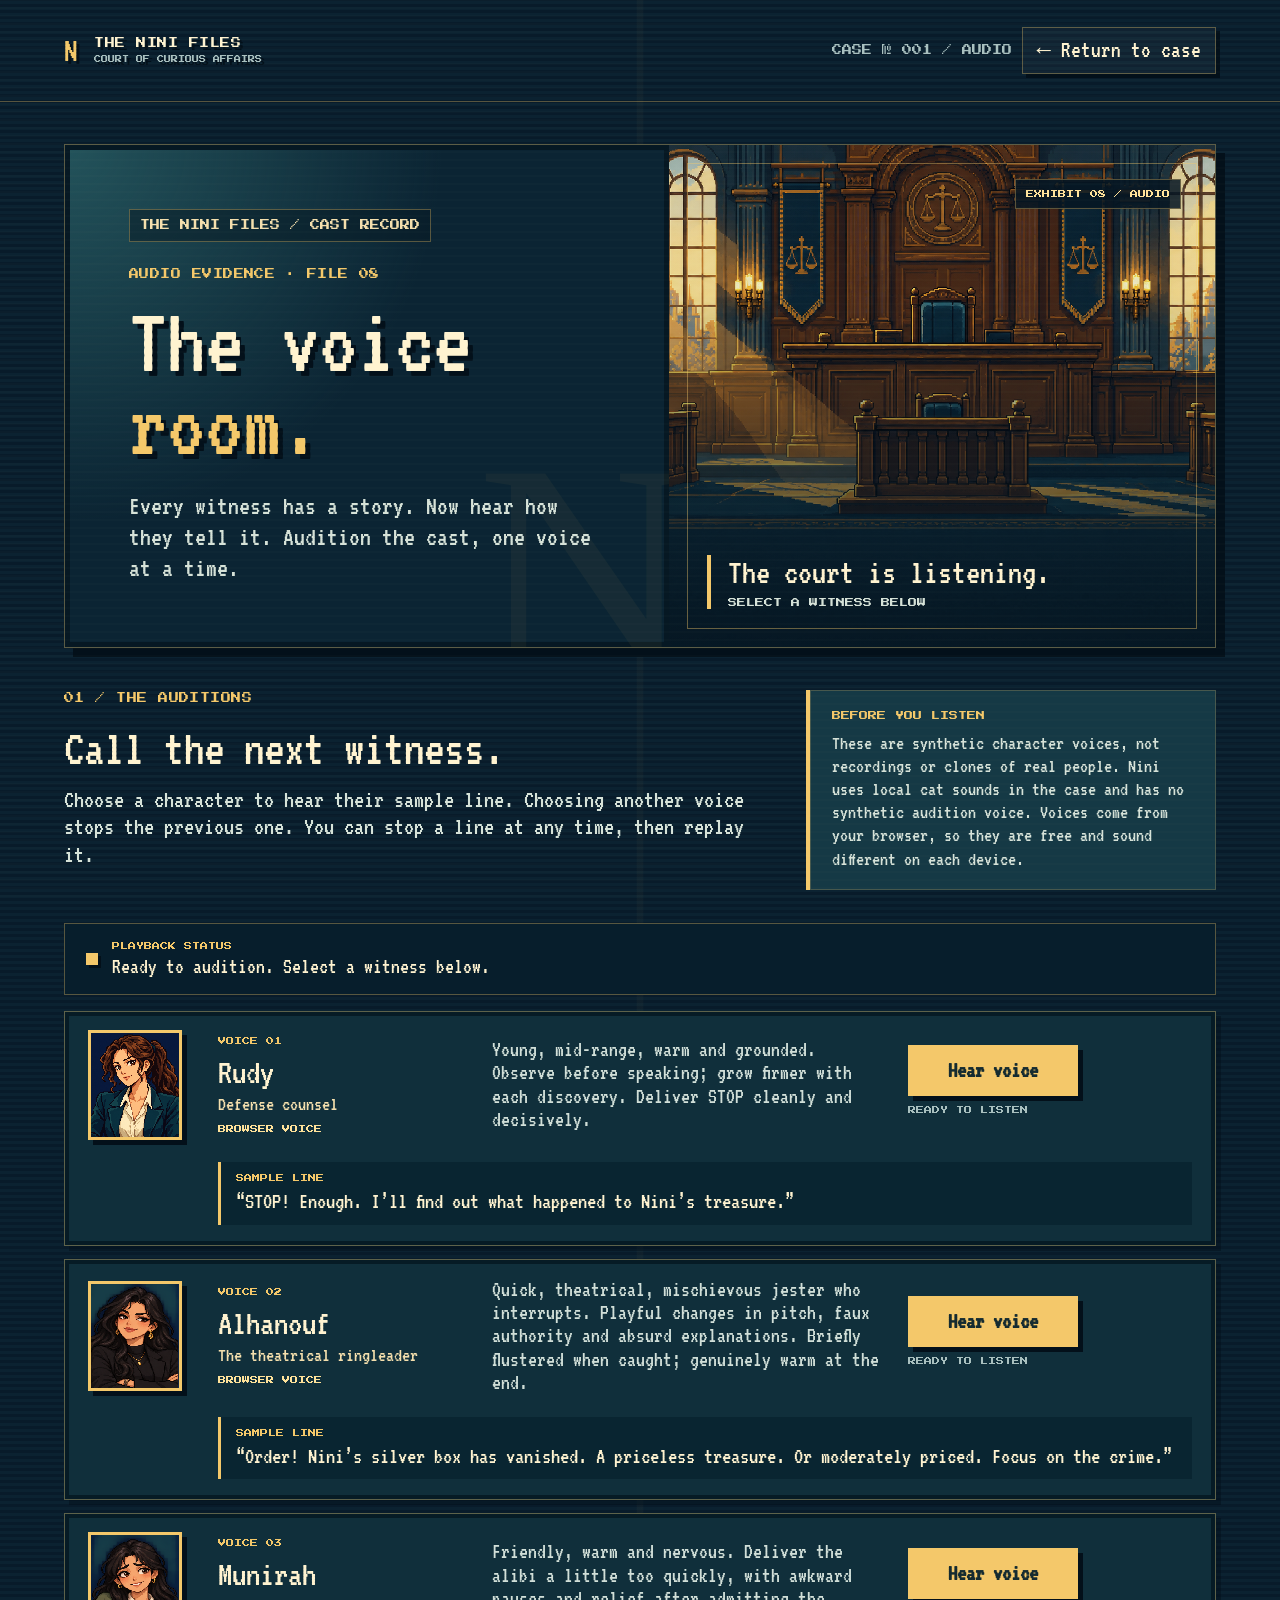
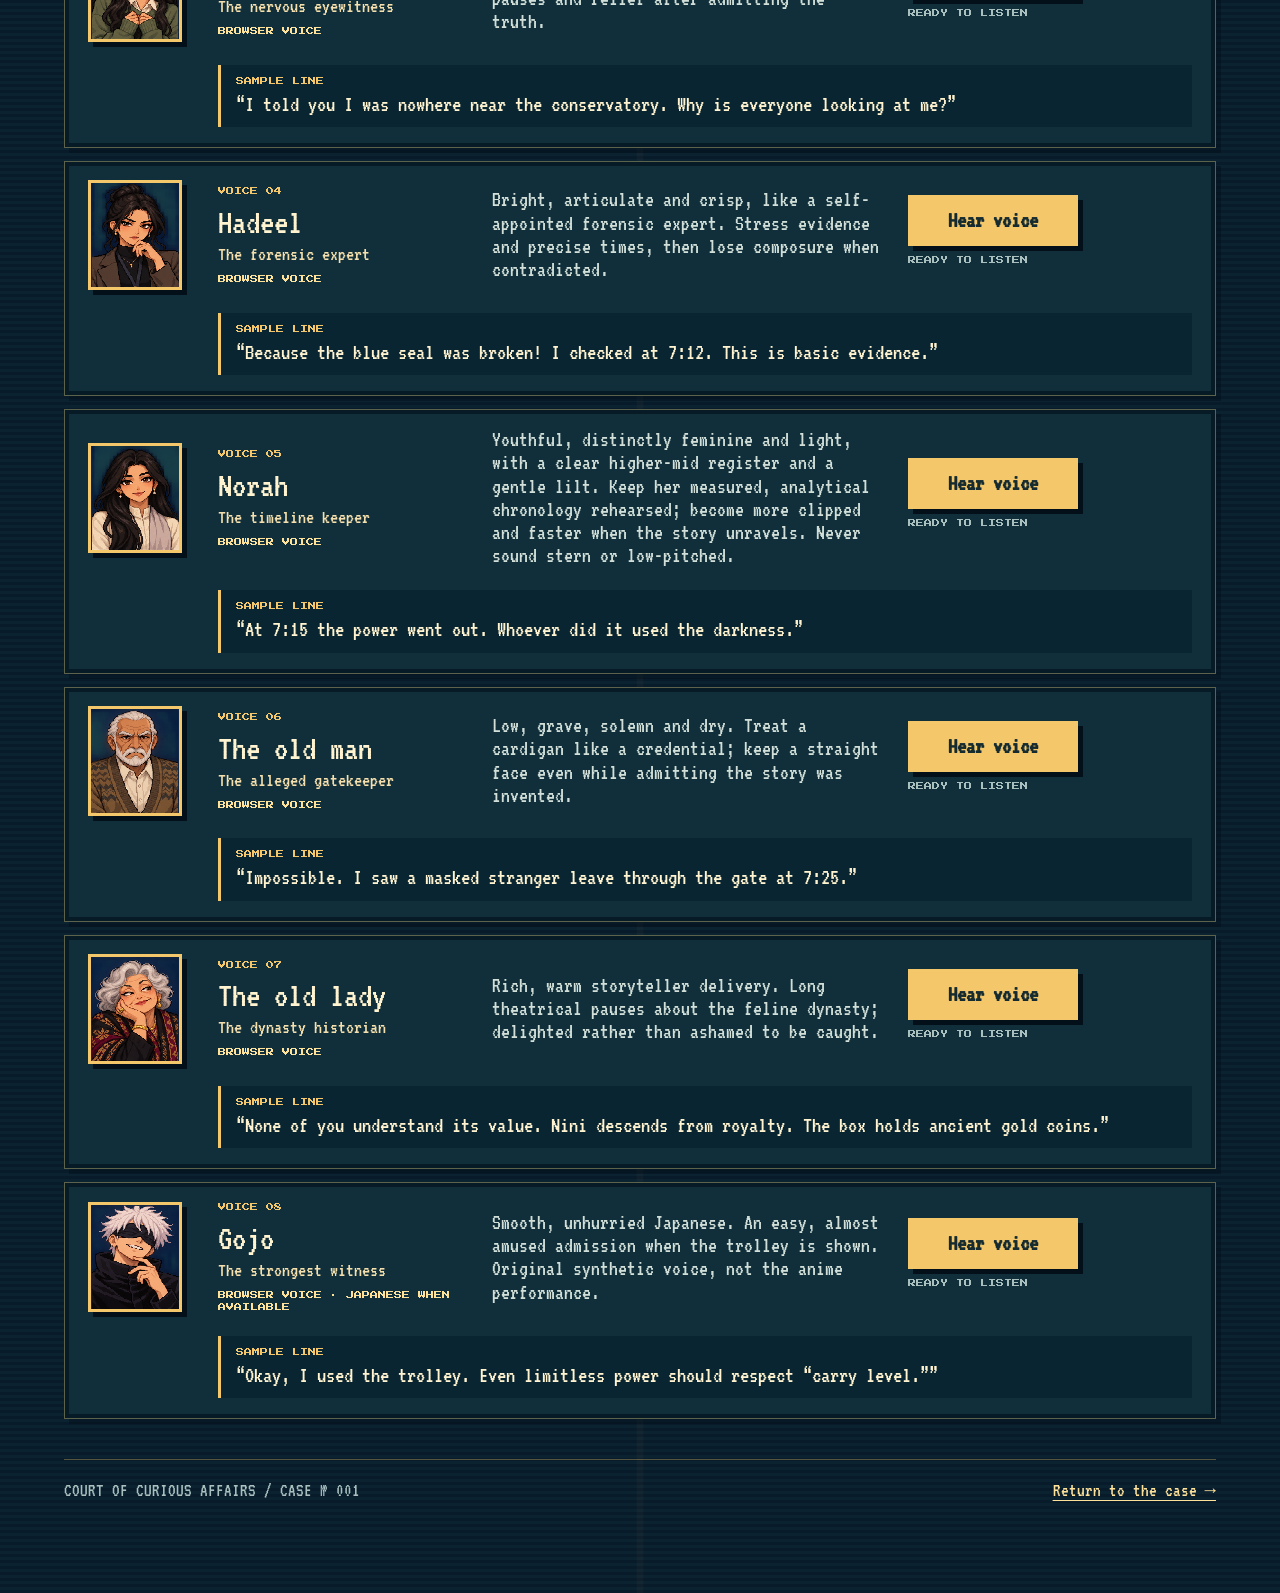
==== docs/voices.html @ ae1db19b "Add The Nini Files game website" ====
<!doctype html>
<html lang="en">
<head>
  <meta charset="UTF-8">
  <meta name="viewport" content="width=device-width, initial-scale=1">
  <meta name="theme-color" content="#102c34">
  <meta name="description" content="Audition the synthetic character voices of The Nini Files, one witness at a time.">
  <title>Voice Room | The Nini Files</title>
  <link rel="icon" type="image/svg+xml" href="favicon.svg">
  <link rel="stylesheet" href="style.css">
  <link rel="stylesheet" href="voices.css">
</head>
<body>
  <header>
    <a class="brand" href="index.html" aria-label="The Nini Files home" data-testid="link-home-brand">N<span>THE NINI FILES<small>COURT OF CURIOUS AFFAIRS</small></span></a>
    <div class="headerRight">
      <span class="caseNo">CASE № 001 / AUDIO</span>
      <a class="quiet voice-header-link" href="index.html" data-testid="link-return-case">← Return to case</a>
    </div>
  </header>
  <main class="voice-page">
    <section class="voice-hero" aria-labelledby="voice-title">
      <div class="voice-hero-copy">
        <span class="tag">THE NINI FILES / CAST RECORD</span>
        <p class="eyebrow">AUDIO EVIDENCE · FILE 08</p>
        <h1 id="voice-title">The voice <em>room.</em></h1>
        <p class="lead">Every witness has a story. Now hear how they tell it. Audition the cast, one voice at a time.</p>
      </div>
      <div class="voice-hero-art" role="img" aria-label="Pixel art of the courtroom where the cast gives testimony">
        <div class="voice-hero-caption">
          <strong>The court is listening.</strong>
          <span>SELECT A WITNESS BELOW</span>
        </div>
      </div>
    </section>

    <section class="voice-instructions" aria-labelledby="audition-title">
      <div>
        <p class="eyebrow">01 / THE AUDITIONS</p>
        <h2 id="audition-title">Call the next witness.</h2>
        <p>Choose a character to hear their sample line. Choosing another voice stops the previous one. You can stop a line at any time, then replay it.</p>
      </div>
      <aside class="voice-notice" aria-label="About these voices">
        <b>BEFORE YOU LISTEN</b>
        <p>These are synthetic character voices, not recordings or clones of real people. Nini uses local cat sounds in the case and has no synthetic audition voice. Voices come from your browser, so they are free and sound different on each device.</p>
      </aside>
    </section>

    <div class="voice-status-bar" id="voiceStatusBar" data-state="idle">
      <div class="voice-status-meta">
        <span class="voice-status-light" aria-hidden="true"></span>
        <div>
          <span class="voice-status-label">PLAYBACK STATUS</span>
          <span class="voice-status-text" id="voiceStatus" role="status" aria-live="polite" aria-atomic="true" data-testid="status-playback">Ready to audition.</span>
        </div>
      </div>
      <button class="quiet voice-stop" id="stopVoice" type="button" hidden data-testid="button-stop-playback">Stop playback</button>
    </div>
    <div id="voiceError" role="alert" hidden data-testid="status-voice-error"></div>
    <section id="voiceList" class="voice-list" aria-label="Character voice auditions" aria-busy="true">
      <div class="voice-empty">Opening the cast record…</div>
    </section>

    <footer class="voice-footer">
      <p>COURT OF CURIOUS AFFAIRS <span aria-hidden="true">/</span> CASE № 001</p>
      <a href="index.html" data-testid="link-return-case-footer">Return to the case →</a>
    </footer>
  </main>

  <script src="voice-cast.js"></script>
  <script src="voices-page.js"></script>
</body>
</html>
---- docs/style.css ----
@import url('https://fonts.googleapis.com/css2?family=Press+Start+2P&family=VT323&display=swap');

:root {
  color-scheme: dark;
  --night: #071724;
  --navy: #0b2433;
  --panel: #102f3b;
  --panel-hi: #174451;
  --paper: #fff3d0;
  --cream: #f4dfad;
  --muted: #a9c0bf;
  --gold: #f4c86a;
  --gold-bright: #ffe29a;
  --line: #e7bc655c;
  --red: #b94043;
  --red-dark: #7d252e;
  --shadow: #03101a;
  --pixel: 'Press Start 2P', monospace;
  --type: 'VT323', monospace;
}

* { box-sizing: border-box; }
html { min-width: 320px; background: var(--night); }
body {
  min-height: 100dvh;
  margin: 0;
  color: var(--paper);
  background:
    linear-gradient(90deg, transparent 0 49.7%, #f4c86a08 49.8% 50.2%, transparent 50.3%),
    repeating-linear-gradient(0deg, #081b2a 0 3px, #0b2231 3px 6px);
  font-family: var(--type);
  font-size: 24px;
  line-height: 1.2;
  image-rendering: pixelated;
}
body::before {
  position: fixed;
  z-index: 20;
  inset: 0;
  pointer-events: none;
  content: "";
  opacity: .14;
  background: repeating-linear-gradient(0deg, transparent 0 3px, #f6dfa329 4px, transparent 5px 8px);
  mix-blend-mode: screen;
}
button, a { -webkit-tap-highlight-color: transparent; }
button {
  min-height: 46px;
  color: var(--paper);
  font: 23px var(--type);
  cursor: pointer;
}
button:focus-visible, a:focus-visible {
  outline: 3px solid var(--gold-bright);
  outline-offset: 4px;
}
button:disabled { cursor: default; opacity: .48; }

header {
  position: relative;
  z-index: 2;
  display: flex;
  align-items: center;
  justify-content: space-between;
  width: min(1440px, 100%);
  min-height: 102px;
  margin: 0 auto;
  padding: 18px 5%;
  border-bottom: 1px solid var(--line);
}
.brand {
  display: inline-flex;
  align-items: center;
  gap: 15px;
  color: var(--gold);
  text-decoration: none;
  font: 34px var(--type);
  letter-spacing: 1px;
  text-shadow: 3px 3px 0 var(--shadow);
}
.brand > span {
  color: var(--paper);
  font: 10px/1.7 var(--pixel);
  letter-spacing: .5px;
}
.brand small {
  display: block;
  margin-top: 3px;
  color: var(--muted);
  font: 7px/1.5 var(--pixel);
  letter-spacing: 0;
}
.headerRight { display: flex; align-items: center; gap: 22px; }
.caseNo, .eyebrow, .tag, .witnessMark, .exhibit, .statementNo {
  font-family: var(--pixel);
  font-size: 10px;
  line-height: 1.7;
  letter-spacing: 0;
}
.caseNo { color: var(--muted); }
.quiet, .secondary {
  border: 1px solid var(--line);
  border-radius: 0;
  background: #ffffff08;
  box-shadow: 4px 4px 0 var(--shadow);
}
.quiet { padding: 8px 14px; }
.quiet:hover:not(:disabled), .secondary:hover:not(:disabled) {
  border-color: var(--gold);
  background: #f4c86a14;
}

main {
  width: min(1440px, 100%);
  margin: 0 auto;
  padding: 42px 5% 70px;
}
.passwordMode header, .passwordMode #voiceStatus { display: none; }
.passwordMode main { width: 100%; max-width: none; padding: 0; }
.passwordGate {
  position: relative;
  display: flex;
  align-items: center;
  justify-content: center;
  min-height: 100dvh;
  overflow: hidden;
  background: #071724;
}
.passwordGate::before {
  position: absolute;
  inset: 0;
  content: "";
  background: url("password-cast.webp") center / cover no-repeat;
  filter: blur(12px) brightness(.5);
  transform: scale(1.04);
}
.passwordFrame {
  position: relative;
  width: 100vw;
  height: 100dvh;
}
.passwordScene {
  width: 100%;
  height: 100%;
  overflow: hidden;
}
.passwordScene img {
  display: block;
  width: 100%;
  height: 100%;
}
.passwordPanel {
  position: absolute;
  inset: 0;
  pointer-events: none;
}
.passwordPanel h1,
.passwordPanel > p:not(.passwordError) {
  position: absolute;
  width: 1px;
  height: 1px;
  padding: 0;
  margin: -1px;
  overflow: hidden;
  clip: rect(0, 0, 0, 0);
  white-space: nowrap;
  border: 0;
}
#passwordForm {
  position: absolute;
  top: 80.1%;
  left: 22.3%;
  display: flex;
  gap: 2.4%;
  width: 55.4%;
  height: 7.6%;
  pointer-events: auto;
}
#passwordInput {
  flex: 1;
  min-width: 0;
  height: 100%;
  padding: 0 2.5%;
  color: var(--paper);
  caret-color: var(--gold-bright);
  border: 0;
  border-radius: 0;
  background: transparent;
  font: clamp(18px, 2.3vw, 34px) var(--type);
  outline-offset: 2px;
}
#passwordInput:focus-visible { outline: 3px solid var(--gold-bright); }
.passwordEnter {
  width: 24.5%;
  min-width: 0;
  min-height: 0;
  height: 100%;
  padding: 0;
  border: 0;
  border-radius: 0;
  color: transparent;
  background: transparent;
  font-size: 0;
}
.passwordEnter:hover { box-shadow: inset 0 0 0 2px var(--gold-bright); }
.passwordHintRow {
  position: absolute;
  top: 90.5%;
  left: 50%;
  display: flex;
  align-items: center;
  justify-content: center;
  gap: 12px;
  padding: 2px 13px;
  transform: translateX(-50%);
  pointer-events: auto;
  border: 1px solid var(--gold);
  color: var(--cream);
  background: #071724ed;
  font-size: 19px;
  white-space: nowrap;
}
.passwordHintButton {
  min-height: 30px;
  padding: 0 5px;
  border: 0;
  background: transparent;
  color: var(--gold);
  font: 20px var(--type);
  text-decoration: underline;
  text-underline-offset: 3px;
}
.passwordHintButton:hover { color: var(--gold-bright); }
.passwordError {
  position: absolute;
  top: 95.5%;
  left: 50%;
  margin: 0;
  padding: 1px 9px;
  transform: translateX(-50%);
  color: #ffaca0;
  background: #071724ed;
  font-size: 19px;
  white-space: nowrap;
}
.start {
  display: grid;
  grid-template-columns: minmax(0, 1.04fr) minmax(380px, .96fr);
  min-height: 620px;
  border: 1px solid var(--line);
  background: var(--navy);
  box-shadow: 10px 10px 0 #03101a88;
}
.intro {
  position: relative;
  padding: clamp(35px, 5vw, 72px) clamp(28px, 5vw, 64px);
  overflow: hidden;
  background:
    linear-gradient(135deg, #174654 0%, transparent 45%),
    var(--navy);
  box-shadow: inset 0 0 0 5px #061823;
}
.intro::after {
  position: absolute;
  right: -40px;
  bottom: -82px;
  width: 230px;
  height: 230px;
  content: "N";
  color: #f4c86a0b;
  font: 290px/.8 Georgia, serif;
  transform: rotate(-14deg);
}
.eyebrow { margin: 0 0 18px; color: var(--gold); }
.tag {
  display: inline-block;
  margin-bottom: 25px;
  padding: 7px 10px;
  color: var(--cream);
  border: 1px solid var(--line);
  background: #06192380;
}
h1, h2, h3, p { margin-top: 0; }
h1, h2, h3, .coverCaption p, .testimony, .identity h2, .signatures {
  font-family: var(--type);
  font-weight: 400;
  letter-spacing: 0;
}
h1 {
  margin-bottom: 25px;
  color: var(--paper);
  font-size: clamp(66px, 7vw, 110px);
  line-height: .86;
  text-shadow: 5px 5px 0 var(--shadow);
}
h1 em { color: var(--gold); font-style: normal; }
h2 { font-size: 50px; line-height: .95; }
h3 { font-size: 31px; line-height: 1; }
.lead {
  max-width: 445px;
  color: #d6e2d8;
  font-size: 27px;
  line-height: 1.15;
}
.primary, .objection {
  border: 0;
  border-radius: 0;
  padding: 14px 24px;
  color: #152b30;
  font-weight: 700;
  background: var(--gold);
  box-shadow: 5px 5px 0 var(--shadow);
}
.primary:hover:not(:disabled) { background: var(--gold-bright); }
.objection {
  color: var(--paper);
  background: var(--red);
}
.objection:hover:not(:disabled) { background: #d1504f; }
.start .primary { min-width: 245px; margin: 16px 0 26px; }
.fine {
  color: var(--muted);
  font-size: 18px;
  line-height: 1.25;
}
.sceneCover, .stage {
  position: relative;
  display: flex;
  align-items: flex-end;
  overflow: hidden;
  background:
    linear-gradient(0deg, #061723ee 0%, #06172333 52%, transparent 100%),
    url('courtroom.png') center/cover,
    #193b43;
}
.sceneCover::before, .stage::before {
  position: absolute;
  inset: 0;
  pointer-events: none;
  content: "";
  background: linear-gradient(110deg, #f4c86a18, transparent 35%, #0717244a 70%);
}
.sceneCover { min-height: 450px; padding: 42px; }
.coverCaption { position: relative; border-left: 4px solid var(--gold); padding-left: 20px; }
.coverCaption p { margin-bottom: 9px; color: var(--paper); font-size: 40px; line-height: 1; }
.footerLine {
  display: flex;
  justify-content: space-between;
  gap: 18px;
  margin-top: 20px;
  color: var(--muted);
  font-size: 16px;
}

.phasebar {
  display: flex;
  align-items: end;
  justify-content: space-between;
  gap: 18px;
  margin-bottom: 24px;
}
.phasebar .eyebrow { margin-bottom: 7px; }
.phasebar h2 { margin: 0; font-size: 48px; }
.investigation { display: grid; grid-template-columns: minmax(0, 1fr) minmax(0, 1fr); gap: 25px; }
.brief, .dialogue, .docket, .conclusion, .ending, .evidence {
  border: 1px solid var(--line);
  background: var(--panel);
  box-shadow: inset 0 0 0 4px #061b25;
}
.brief { padding: 34px; }
.brief h2 { margin-bottom: 20px; }
.brief p, .notebook p, .conclusion p, .feedback { font-size: 25px; line-height: 1.16; }
.brief p { color: #d6e2d8; }
.brief b, .conclusion b { color: var(--gold-bright); }
.locations { display: grid; grid-template-columns: repeat(2, minmax(0, 1fr)); gap: 13px; }
.location {
  min-height: 145px;
  padding: 21px;
  color: var(--paper);
  text-align: left;
  border: 1px solid var(--line);
  border-radius: 0;
  background: var(--panel-hi);
  box-shadow: 4px 4px 0 var(--shadow);
}
.location:hover { border-color: var(--gold); background: #205362; transform: translate(-2px, -2px); }
.location b { display: block; margin: 13px 0 7px; font: 31px/1 var(--type); }
.location span { color: var(--muted); font-size: 19px; line-height: 1.1; }
.location .num { color: var(--gold); font: 10px/1.7 var(--pixel); }
.notebook { margin-top: 25px; padding: 8px 0 8px 20px; border-left: 3px solid var(--gold); }
.notebook h3 { margin-bottom: 10px; color: var(--gold); }
.notebook p { margin-bottom: 0; }
.feedback {
  min-height: 0;
  margin-top: 18px;
  padding: 17px 20px;
  color: #f0ead5;
  border-left: 4px solid var(--gold);
  background: #183e47;
}
.feedback:empty { display: none; }
.feedback p { margin: 0; }
.feedback button { margin-top: 15px; }

.trial { display: grid; grid-template-columns: minmax(0, 1fr) 280px; gap: 25px; }
.stage { height: 290px; padding: 25px; border-bottom: 0; }
.identity { position: relative; z-index: 1; display: flex; align-items: flex-end; gap: 19px; }
.identity h2 { margin: 0 0 5px; font-size: 51px; }
.identity p { margin: 0; color: #d5e1dc; font-size: 21px; }
.witnessMark { position: absolute; top: 19px; right: 21px; z-index: 1; color: var(--gold); }
.portrait {
  flex: none;
  width: 132px;
  height: 176px;
  border: 4px solid var(--gold);
  background-image: url('portraits.png');
  background-repeat: no-repeat;
  background-size: 400% 200%;
  background-position: 0 0;
  box-shadow: 6px 6px 0 var(--shadow);
  image-rendering: pixelated;
}
.portrait[style*="index:0"] { background-position: 0 0; }
.portrait[style*="index:1"] { background-position: 33.333% 0; }
.portrait[style*="index:2"] { background-position: 66.666% 0; }
.portrait[style*="index:3"] { background-position: 100% 0; }
.portrait[style*="index:4"] { background-position: 0 100%; }
.portrait[style*="index:5"] { background-position: 33.333% 100%; }
.portrait[style*="index:6"] { background-position: 66.666% 100%; }
.portrait[style*="index:7"] { background-position: 100% 100%; }
/* Witness order differs from the portrait atlas: Alhanouf's portrait is first. */
.trial .portrait[style*="index:0"] { background-position: 33.333% 0; }
.trial .portrait[style*="index:1"] { background-position: 66.666% 0; }
.trial .portrait[style*="index:2"] { background-position: 100% 0; }
.trial .portrait[style*="index:3"] { background-position: 0 100%; }
.trial .portrait[style*="index:4"] { background-position: 33.333% 100%; }
.trial .portrait[style*="index:5"] { background-position: 66.666% 100%; }
.trial .portrait[style*="index:6"] { background-position: 0 0; }
.dialogue { padding: 28px; }
.statementNo {
  display: flex;
  align-items: center;
  justify-content: space-between;
  gap: 10px;
  color: var(--gold);
}
.stepper { display: flex; gap: 8px; }
.stepper button { min-width: 47px; padding: 4px 12px; }
.testimony {
  min-height: 104px;
  margin: 23px 0;
  color: var(--paper);
  font-size: clamp(33px, 3.4vw, 48px);
  line-height: 1.06;
}
.actions { display: flex; flex-wrap: wrap; gap: 11px; }
.docket { align-self: start; padding: 23px; }
.docket h3 { margin-bottom: 20px; font-size: 29px; }
.witnessRow {
  display: flex;
  justify-content: space-between;
  gap: 5px;
  padding: 12px 0;
  color: var(--muted);
  font-size: 20px;
  border-top: 1px solid var(--line);
}
.witnessRow.active { color: var(--gold); }
.witnessRow small { font-size: 16px; }
.progress { height: 5px; margin-top: 20px; background: #ffffff20; }
.progress div { height: 100%; background: var(--gold); }

dialog {
  width: min(850px, 92vw);
  max-height: 86vh;
  overflow: auto;
  padding: 29px;
  color: var(--paper);
  border: 2px solid var(--gold);
  border-radius: 0;
  background: var(--night);
  box-shadow: 10px 10px 0 #0008;
}
dialog::backdrop { background: #020c12df; backdrop-filter: blur(4px); }
.dialogHead { display: flex; align-items: flex-start; justify-content: space-between; gap: 16px; }
.dialogHead h2 { margin-bottom: 12px; }
.dialogHead .eyebrow { margin-bottom: 8px; }
#recordHelp { color: var(--muted); font-size: 21px; }
#evidenceList { display: grid; grid-template-columns: repeat(2, minmax(0, 1fr)); gap: 13px; }
.evidence { padding: 20px; }
.evidence h3 { margin-bottom: 10px; font-size: 30px; }
.evidence p { color: #cbd9d4; font-size: 21px; line-height: 1.15; }
.evidence .primary { padding: 9px 15px; font-size: 20px; }
.exhibit { margin-bottom: 10px; color: var(--gold); }

.conclusion { max-width: 900px; margin: 0 auto; padding: 42px; }
.conclusion h2 { margin-bottom: 20px; }
.choices { display: grid; gap: 13px; margin: 27px 0; }
.choices button { padding: 17px 20px; text-align: left; }
.catPortrait { width: 140px; height: 165px; margin-bottom: 21px; }
.ending {
  padding: 58px 30px;
  text-align: center;
  border-color: var(--gold);
  background:
    radial-gradient(ellipse at 50% 0, #285b60, transparent 64%),
    var(--panel);
}
.ending h1 { max-width: 800px; margin: 20px auto; font-size: clamp(60px, 7vw, 100px); }
.ending .lead { max-width: 650px; margin: 0 auto 25px; }
.cakeArt { display: block; width: min(310px, 65vw); height: auto; margin: 10px auto 22px; image-rendering: pixelated; filter: drop-shadow(0 0 18px #e7ad5466); }
.signatures { max-width: 650px; margin: 26px auto; color: var(--gold); font-size: 25px; line-height: 1.15; }
#shout {
  position: fixed;
  z-index: 10;
  inset: 0;
  display: none;
  place-items: center;
  pointer-events: none;
  color: #fff4d9;
  background: #9a2023e8;
  font: italic 900 clamp(38px, 10vw, 130px) Georgia, serif;
  text-align: center;
  text-shadow: 5px 5px 0 #09242c;
  transform: rotate(-4deg);
}
#shout.show { display: grid; animation: slam .65s ease-out; }
@keyframes slam {
  0% { opacity: 0; transform: scale(1.5) rotate(-8deg); }
  20% { opacity: 1; transform: scale(1) rotate(-4deg); }
  85% { opacity: 1; }
  100% { opacity: 0; }
}
@keyframes idlePortrait {
  0%, 100% { transform: translateY(0); }
  50% { transform: translateY(-3px); }
}
.portrait { animation: idlePortrait 2.2s steps(2, end) infinite; }

@media (prefers-reduced-motion: reduce) {
  *, *::before, *::after { animation: none !important; scroll-behavior: auto !important; transition: none !important; }
}
@media (min-width: 1450px) { main { padding-top: 55px; } }
@media (max-width: 900px) {
  header { min-height: 82px; }
  main { padding-top: 28px; }
  .start { grid-template-columns: 1fr; }
  .sceneCover { min-height: 310px; }
  .trial { grid-template-columns: 1fr; }
  .docket { display: none; }
  .stage { height: 265px; }
  .investigation { grid-template-columns: 1fr; }
}
@media (max-width: 980px), (max-aspect-ratio: 4/3) {
  .passwordGate { display: block; overflow: visible; padding-bottom: 24px; }
  .passwordGate::before { position: fixed; }
  .passwordFrame { width: 100%; height: auto; }
  .passwordScene { height: 37.38vw; }
  .passwordScene img { height: auto; }
  .passwordPanel {
    position: relative;
    inset: auto;
    width: min(620px, calc(100% - 24px));
    margin: -7px auto 0;
    padding: 18px 14px 13px;
    pointer-events: auto;
    text-align: center;
    border: 3px double var(--gold);
    background: linear-gradient(155deg, #102c3d, #071622 80%);
    box-shadow: inset 0 0 0 5px #06101b, 0 9px 0 #03101a;
  }
  .passwordPanel h1,
  .passwordPanel > p:not(.passwordError) {
    position: static;
    width: auto;
    height: auto;
    margin: 0;
    overflow: visible;
    clip: auto;
    white-space: normal;
  }
  .passwordPanel h1 { margin-bottom: 7px; color: var(--gold); font: clamp(13px, 3.4vw, 22px)/1.5 var(--pixel); }
  .passwordPanel > p:not(.passwordError) { margin-bottom: 13px; font-size: 21px; }
  #passwordForm { position: static; width: 100%; height: auto; flex-direction: column; gap: 9px; }
  #passwordInput {
    width: 100%;
    flex: none;
    height: 49px;
    padding: 7px 12px;
    border: 2px solid var(--gold);
    background: #071421;
    font: 29px var(--type);
  }
  .passwordEnter {
    width: 100%;
    min-height: 49px;
    padding: 10px;
    border: 2px solid var(--gold);
    color: var(--paper);
    background: #0b344b;
    box-shadow: 4px 4px 0 #030e18;
    font: 15px var(--pixel);
  }
  .passwordEnter:hover { background: #164c65; }
  .passwordHintRow { position: static; width: fit-content; margin: 11px auto 0; transform: none; }
  .passwordError { position: static; margin: 9px auto 0; transform: none; white-space: normal; }
}
@media (max-width: 620px) {
  header { padding: 15px 5%; }
  .brand { gap: 9px; font-size: 31px; }
  .brand > span { font-size: 8px; }
  .brand small { font-size: 6px; }
  .caseNo { display: none; }
  .headerRight { gap: 8px; }
  main { padding: 24px 5% 48px; }
  h1 { font-size: 65px; }
  .intro { padding: 34px 25px; }
  .sceneCover { min-height: 240px; padding: 25px; }
  .coverCaption p { font-size: 33px; }
  .lead { font-size: 24px; }
  .footerLine { flex-wrap: wrap; font-size: 14px; }
  .phasebar { align-items: flex-end; }
  .phasebar h2 { font-size: 38px; }
  .phasebar .quiet { font-size: 19px; }
  .locations, #evidenceList { grid-template-columns: 1fr; }
  .brief, .dialogue, .conclusion { padding: 25px; }
  .brief p, .notebook p, .conclusion p, .feedback { font-size: 23px; }
  .stage { height: 220px; padding: 18px; }
  .portrait { width: 92px; height: 123px; }
  .identity { gap: 13px; }
  .identity h2 { font-size: 39px; }
  .identity p { font-size: 18px; }
  .testimony { min-height: 125px; font-size: 34px; }
  .actions button { flex: 1; padding: 13px 10px; }
  dialog { padding: 23px; }
  .ending { padding: 34px 20px; }
  .ending h1 { font-size: 58px; }
}
@media (max-width: 420px) {
  .brand > span { font-size: 7px; }
  .brand small { display: none; }
  .quiet { padding: 8px 10px; }
  .location { padding: 16px; }
  .location b { font-size: 28px; }
  .identity h2 { font-size: 33px; }
  .portrait { width: 78px; height: 104px; }
  .witnessMark { top: 12px; right: 12px; font-size: 8px; }
  .statementNo { font-size: 8px; }
}

.castIntro {
  padding: clamp(20px, 3vw, 34px);
  background: var(--panel);
  border: 1px solid var(--line);
  box-shadow: inset 0 0 0 4px #061b25;
}
.castLead { margin: 0 0 22px; color: var(--muted); font-size: 23px; }
.castGrid { display: grid; grid-template-columns: repeat(4, minmax(0, 1fr)); gap: 14px; }
.castCard {
  display: flex;
  align-items: center;
  gap: 13px;
  min-width: 0;
  padding: 12px;
  background: #0b2230;
  border: 1px solid var(--line);
}
.castPortrait { width: 76px; height: 102px; border-width: 3px; }
.castCard h3 { margin: 0 0 5px; font-size: 26px; line-height: 1; }
.castCard p { margin: 0; color: var(--muted); font-size: 18px; line-height: 1.15; }
.castActions {
  display: flex;
  align-items: center;
  justify-content: space-between;
  gap: 16px;
  margin-top: 22px;
}
.castActions .fine { margin: 0; }
@media (max-width: 900px) {
  .castGrid { grid-template-columns: repeat(2, minmax(0, 1fr)); }
}
@media (max-width: 620px) {
  .castLead { font-size: 21px; }
  .castCard { gap: 9px; padding: 9px; }
  .castPortrait { width: 62px; height: 83px; }
  .castCard h3 { font-size: 23px; }
  .castCard p { font-size: 16px; }
  .castActions { align-items: flex-start; flex-direction: column; }
}

.headerRight { gap: 10px; }
#voice, #sound { white-space: nowrap; }
.phasebar .sceneCounter {
  color: var(--muted);
  font: 10px/1.7 var(--pixel);
  text-align: right;
}
.phasebar h2 { max-width: 780px; }

.sharedRoom {
  overflow: hidden;
  margin-bottom: 20px;
  border: 1px solid var(--line);
  background: var(--navy);
  box-shadow: 7px 7px 0 var(--shadow);
}
.roomBackdrop {
  position: relative;
  display: flex;
  min-height: 285px;
  align-items: flex-end;
  padding: 24px;
  background:
    linear-gradient(0deg, #061723f2 0%, #0617238c 38%, #06172312 100%),
    url('courtroom.png') center 48% / cover,
    #193b43;
}
.roomEyebrow {
  position: absolute;
  top: 17px;
  left: 20px;
  padding: 7px 9px;
  color: var(--gold);
  border: 1px solid var(--line);
  background: #061723d9;
  font: 9px/1.5 var(--pixel);
}
.speakerFocus {
  position: relative;
  z-index: 1;
  display: flex;
  align-items: flex-end;
  gap: 18px;
  max-width: 100%;
  padding-top: 30px;
}
.focusPortrait {
  width: 104px;
  height: 139px;
  border-width: 3px;
}
.speakerFocus > div:last-child { padding-bottom: 6px; }
.speakerFocus > div:last-child > span {
  color: var(--gold);
  font: 9px/1.6 var(--pixel);
}
.speakerFocus h2 { margin: 8px 0 4px; font-size: 45px; line-height: .95; }
.speakerFocus p { margin: 0; color: #e5e8d8; font-size: 21px; }
.counselFocus { min-height: 130px; align-items: center; }
.youPortrait {
  display: block;
  flex: none;
  width: 100px;
  height: 100px;
  object-fit: cover;
  border: 3px solid var(--gold);
  box-shadow: 6px 6px 0 var(--shadow);
  image-rendering: pixelated;
}
.courtRoster {
  display: grid;
  grid-template-columns: repeat(8, minmax(0, 1fr));
  gap: 0;
  padding: 10px;
  border-top: 1px solid var(--line);
  background: #081923;
}
.rosterMember {
  position: relative;
  display: flex;
  min-width: 0;
  min-height: 132px;
  flex-direction: column;
  align-items: center;
  justify-content: center;
  gap: 5px;
  padding: 8px 4px 5px;
  color: var(--muted);
  text-align: center;
  border-right: 1px solid #e7bc6525;
  border-bottom: 3px solid transparent;
  transition: opacity .15s ease, background-color .15s ease, border-color .15s ease;
}
.rosterMember:last-child { border-right: 0; }
.rosterMember:not(.is-speaking) { opacity: .72; }
.rosterMember.is-speaking {
  color: var(--gold-bright);
  border-bottom-color: var(--gold);
  background: #f4c86a12;
  opacity: 1;
}
.rosterMember .portrait {
  width: clamp(44px, 6vw, 68px);
  height: clamp(59px, 8vw, 91px);
  border-width: 2px;
  box-shadow: 3px 3px 0 var(--shadow);
  animation: none;
}
.portrait { background-position: var(--sprite-x, 0%) var(--sprite-y, 0%); }
.portrait.niniPortrait {
  background-image: url('nini-portrait.png');
  background-size: cover;
  background-position: center;
}
.rosterMember span { overflow-wrap: anywhere; font-size: 18px; line-height: 1; }
.rosterMember small {
  min-height: 13px;
  color: var(--gold);
  font: 7px/1.5 var(--pixel);
}

.dialoguePanel {
  margin-bottom: 23px;
  padding: clamp(21px, 3vw, 34px);
  border: 1px solid var(--line);
  background: var(--panel);
  box-shadow: inset 0 0 0 4px #061b25;
}
.dialoguePanelHead, .dialogueControls, .statementHeader {
  display: flex;
  align-items: center;
  justify-content: space-between;
  gap: 14px;
}
.dialoguePanelHead { margin-bottom: 16px; }
.dialoguePanelHead .eyebrow { margin: 0; }
.dialoguePanelHead .fine { margin: 0; text-align: right; }
.dialogueHistory {
  display: grid;
  gap: 6px;
  margin: 0 0 18px;
  padding: 0;
  list-style: none;
}
.dialogueHistory li {
  display: grid;
  grid-template-columns: minmax(100px, 145px) 1fr;
  gap: 9px;
  padding: 6px 10px;
  color: #c5d5cf;
  border-left: 2px solid #e7bc654d;
  background: #061a2780;
  font-size: 19px;
  line-height: 1.06;
}
.dialogueHistory li span { color: var(--gold); }
.dialogueHistory li.is-current { border-left-color: var(--gold); }
.currentLine {
  padding: 20px 22px;
  border-left: 4px solid var(--gold);
  background: #0a2634;
}
.dialogueSpeaker {
  display: block;
  margin-bottom: 9px;
  color: var(--gold);
  font: 9px/1.7 var(--pixel);
}
.currentLine p { margin: 0; color: var(--paper); font-size: clamp(30px, 3.5vw, 45px); line-height: 1.05; }
.dialogueControls { margin-top: 20px; }
.dialogueControls .fine { margin: 0; }
.dialogueControls button { min-width: 220px; }
.dialogueNav { display: flex; align-items: center; justify-content: flex-end; flex-wrap: wrap; gap: 12px; }
.dialogueControls .dialogueNav .quiet { min-width: 145px; }
.stopButton { min-width: 270px; }

.duoStage {
  display: flex;
  align-items: center;
  justify-content: center;
  gap: clamp(16px, 5vw, 70px);
  min-height: 250px;
  margin-bottom: 19px;
  padding: 25px;
  border: 1px solid var(--line);
  background: linear-gradient(0deg, #061723ed, #06172355), url('courtroom.png') center / cover;
}
.duoPortrait { display: grid; justify-items: center; gap: 8px; opacity: .72; }
.duoPortrait.is-speaking { opacity: 1; }
.duoPortrait img, .duoPortrait .portrait {
  width: 110px;
  height: 130px;
  object-fit: cover;
  image-rendering: pixelated;
  border: 3px solid var(--gold);
}
.duoPortrait.is-speaking img, .duoPortrait.is-speaking .portrait { box-shadow: 0 0 0 5px #f4c86a50; }
.duoPortrait span { color: var(--gold-bright); font: 11px/1.5 var(--pixel); }
.duoDivider { color: var(--gold); font: 32px var(--type); }
.hallRoom .roomBackdrop {
  background-image: linear-gradient(0deg, #061723f2 0%, #0617238c 45%, #06172333 100%), url('locations-atlas.png');
  background-size: 100% 100%, 200% 200%;
  background-position: center, 0 100%;
  background-repeat: no-repeat;
}
.briefPortrait {
  float: right;
  width: 100px;
  height: 110px;
  margin: 0 0 12px 16px;
  border: 2px solid var(--gold);
  object-fit: cover;
  image-rendering: pixelated;
}
.locationDetail {
  overflow: hidden;
  margin-top: 20px;
  border: 1px solid var(--gold);
  background: var(--panel);
  box-shadow: 6px 6px 0 var(--shadow);
}
.locationDetailArt.locationArt {
  position: relative;
  z-index: auto;
  inset: auto;
  width: 100%;
  height: clamp(230px, 30vw, 390px);
  border-bottom: 1px solid var(--line);
}
.locationDetailBody { padding: 20px; }
.foundExhibit { margin-bottom: 12px; padding: 13px; border-left: 3px solid var(--gold); background: #071724; }
.foundExhibit h3 { margin: 0 0 5px; color: var(--gold-bright); font-size: 26px; }
.foundExhibit p, .locationRemark { margin: 0; color: var(--paper); font-size: 21px; line-height: 1.18; }
.locationRemark { margin: 12px 0; }
.locationRemark b { color: var(--gold); }
.locationDetailBody .primary { margin-top: 12px; }
.timelineStage {
  display: grid;
  grid-template-columns: minmax(0, 1fr) 150px;
  align-items: center;
  gap: 22px;
  margin-bottom: 19px;
  padding: 18px;
  border: 1px solid var(--line);
  background: var(--panel);
}
.timelineStage .timelineBoardImage { max-height: 490px; object-fit: contain; background: #071724; }
.timelineCast { display: grid; justify-items: center; gap: 14px; }
.timelineCast img, .timelineCast .portrait {
  width: 80px;
  height: 92px;
  object-fit: cover;
  image-rendering: pixelated;
  border: 2px solid var(--gold);
  opacity: .65;
}
.timelineCast .is-speaking { opacity: 1; box-shadow: 0 0 0 4px #f4c86a50; }
.timelineChoices { display: grid; gap: 9px; margin-top: 20px; }
.timelineChoices button { width: 100%; text-align: left; line-height: 1.3; }
.timelineChoices + .feedback { margin-top: 14px; }
.preDoorScene { margin-bottom: 22px; border: 1px solid var(--line); background: var(--navy); }
.preDoorScene .doorArt { max-height: 380px; margin: 0 auto; }
.preDoorScene .dialoguePanel { margin: 0; }

.investigationLayout, .trialLayout {
  display: grid;
  grid-template-columns: minmax(0, 1fr) minmax(280px, .66fr);
  align-items: start;
  gap: 22px;
}
.investigationMain { min-width: 0; }
.investigationMain .brief { margin-bottom: 18px; }
.locationsGrid {
  display: grid;
  grid-template-columns: repeat(2, minmax(0, 1fr));
  gap: 12px;
}
.locationCard {
  position: relative;
  display: flex;
  min-width: 0;
  min-height: 205px;
  align-items: flex-end;
  overflow: hidden;
  padding: 0;
  color: var(--paper);
  text-align: left;
  border: 1px solid var(--line);
  border-radius: 0;
  background: var(--navy);
  box-shadow: 4px 4px 0 var(--shadow);
  isolation: isolate;
}
.locationCard:hover:not(:disabled) { border-color: var(--gold); transform: translate(-2px, -2px); }
.locationCard:focus-visible { outline-offset: 3px; }
.locationArt, .locationScrim { position: absolute; z-index: -1; inset: 0; }
.locationArt {
  background-image: url('locations-atlas.png');
  background-repeat: no-repeat;
  background-size: 200% 200%;
  image-rendering: pixelated;
  transition: filter .2s ease, transform .25s ease;
}
.locationArt[data-location="0"] { background-position: 0 0; }
.locationArt[data-location="1"] { background-position: 100% 0; }
.locationArt[data-location="2"] { background-position: 0 100%; }
.locationArt[data-location="3"] { background-position: 100% 100%; }
.locationCard:hover .locationArt { transform: scale(1.035); }
.locationCard.searched .locationArt { filter: saturate(.78) brightness(.8); }
.locationScrim { background: linear-gradient(0deg, #061723f5 0%, #061723bd 38%, #06172300 100%); }
.locationMeta {
  display: grid;
  width: 100%;
  gap: 5px;
  padding: 38px 16px 14px;
}
.locationMeta .num { color: var(--gold); font: 8px/1.6 var(--pixel); }
.locationMeta b { font: 29px/1 var(--type); }
.locationMeta > span:not(.num) { color: #e0e5d9; font-size: 18px; line-height: 1.05; }
.locationMeta small { margin-top: 2px; color: var(--gold-bright); font: 7px/1.5 var(--pixel); }
.searchedStamp {
  position: absolute;
  top: 11px;
  right: 11px;
  padding: 6px 8px;
  color: var(--night);
  border: 2px solid var(--gold-bright);
  background: var(--gold);
  font: 7px/1.5 var(--pixel);
  transform: rotate(3deg);
}
.investigationFeedback { margin-top: 15px; }
.investigationCTA { width: 100%; margin: 16px 0 7px; }
#evidenceProgress { margin: 6px 0 0; }
.timelineAside {
  padding: 21px;
  border: 1px solid var(--line);
  background: var(--panel);
  box-shadow: inset 0 0 0 4px #061b25;
}
.timelineHeading .eyebrow { margin-bottom: 8px; }
.timelineHeading h3 { margin-bottom: 15px; color: var(--paper); font-size: 31px; }
.timelineBoardImage {
  display: block;
  width: 100%;
  height: auto;
  border: 1px solid var(--line);
  image-rendering: pixelated;
}
.timelinePending {
  display: flex;
  min-height: 200px;
  flex-direction: column;
  align-items: center;
  justify-content: center;
  gap: 10px;
  padding: 18px;
  text-align: center;
  border: 1px dashed var(--line);
  background:
    repeating-linear-gradient(135deg, #f4c86a09 0 8px, transparent 8px 16px),
    #071a27;
}
.timelinePending p { margin: 0; color: var(--gold-bright); font-size: 29px; }
.timelinePending .fine { margin: 0; }
.boardSeal {
  display: grid;
  width: 54px;
  height: 54px;
  place-items: center;
  color: var(--gold-bright);
  border: 2px solid var(--gold);
  border-radius: 50%;
  font: 23px var(--pixel);
}
.timelineAside > .fine { margin: 13px 0 0; }
.trialTimeline { position: sticky; top: 12px; }
.witnessProgress { margin-bottom: 15px; }
.witnessProgress .witnessRow { align-items: center; }
.witnessRow.active { color: var(--gold-bright); }
.witnessRow.resolved { color: #d0d8bd; }
.witnessRow small { white-space: nowrap; }

.trialDialogue .dialoguePanelHead { align-items: flex-start; }
.statementHeader { margin-top: 18px; color: var(--gold); }
.statementHeader .statementNo { display: block; }
.trialDialogue .testimony {
  min-height: 0;
  margin: 16px 0 20px;
  font-size: clamp(31px, 3.3vw, 44px);
  line-height: 1.08;
}
.trialInterruption {
  margin: -6px 0 20px 22px;
  padding: 12px 17px;
  border-left: 3px solid var(--gold);
  background: #173343;
}
.trialInterruption span {
  color: var(--gold-bright);
  font: 8px/1.5 var(--pixel);
}
.trialInterruption p {
  margin: 6px 0 0;
  color: var(--paper);
  font-size: 22px;
  line-height: 1.12;
}
.trialDialogue .actions { margin-top: 4px; }
.trialFeedback { margin-top: 15px; }
.trialFeedback:empty { display: none; }
.trialFeedback p { margin: 0 0 8px; }
.trialFeedback b { color: var(--gold-bright); }
.nextWitness { margin-top: 13px; }
.trialTip { margin: 16px 0 0; }
.translation { color: #d6e2d8; font-size: 23px; line-height: 1.12; }
.translation b { color: var(--gold-bright); }
.niniTestimony { margin-bottom: 12px !important; }
.verdictScreen { max-width: 980px; }
.doorScene {
  overflow: hidden;
  border: 1px solid var(--line);
  background: var(--navy);
  box-shadow: 8px 8px 0 var(--shadow);
}
.doorArt {
  overflow: hidden;
  max-height: 540px;
  aspect-ratio: 1672 / 941;
  background: #0a1d29;
}
.doorArt img { display: block; width: 100%; height: 100%; object-fit: cover; image-rendering: pixelated; }
.doorCaption {
  position: relative;
  width: min(930px, calc(100% - 36px));
  margin: -62px auto 0;
  padding: clamp(22px, 4vw, 42px);
  border: 1px solid var(--line);
  background: #071724f2;
  box-shadow: 0 0 0 5px #071724a8;
}
.doorCaption .eyebrow { margin-bottom: 13px; }
.doorCaption h2 { margin-bottom: 18px; }
.doorDialogue { padding: 15px 18px 3px; border-left: 3px solid var(--gold); background: #102f3bba; }
.doorCaption > p:not(.eyebrow) { margin: 17px 0 0; color: #d6e2d8; font-size: 23px; }
.doorCaption b { color: var(--gold-bright); }
.revealButton { min-width: 250px; margin-top: 22px; }

@media (max-width: 900px) {
  .investigationLayout, .trialLayout { grid-template-columns: 1fr; }
  .trialTimeline { position: static; }
  .timelineBoardImage { max-height: 360px; object-fit: cover; object-position: center; }
}
@media (max-width: 620px) {
  .headerRight { gap: 6px; }
  #voice, #sound { padding: 8px 9px; font-size: 18px; }
  .phasebar .sceneCounter { max-width: 110px; font-size: 7px; }
  .phasebar h2 { font-size: 36px; }
  .roomBackdrop { min-height: 220px; padding: 18px; }
  .roomEyebrow { top: 10px; left: 10px; max-width: calc(100% - 20px); font-size: 7px; }
  .speakerFocus { gap: 12px; }
  .focusPortrait { width: 78px; height: 104px; }
  .speakerFocus h2 { font-size: 36px; }
  .speakerFocus p { font-size: 18px; }
  .courtRoster { grid-template-columns: repeat(4, minmax(0, 1fr)); padding: 7px; }
  .rosterMember { min-height: 106px; }
  .rosterMember:nth-child(4n) { border-right: 0; }
  .rosterMember .portrait { width: 46px; height: 61px; }
  .rosterMember span { font-size: 16px; }
  .rosterMember small { font-size: 6px; }
  .dialoguePanelHead, .dialogueControls { align-items: flex-start; flex-direction: column; }
  .dialoguePanelHead .fine { text-align: left; }
  .dialogueHistory li { grid-template-columns: 1fr; gap: 3px; font-size: 18px; }
  .currentLine { padding: 16px; }
  .currentLine p { font-size: 32px; }
  .dialogueControls button { width: 100%; }
  .dialogueNav { display: grid; grid-template-columns: repeat(2, minmax(0, 1fr)); width: 100%; }
  .dialogueNav.privateNav { grid-template-columns: 1fr; }
  .dialogueControls .dialogueNav button { min-width: 0; }
  .duoPortrait img, .duoPortrait .portrait { width: 78px; height: 96px; }
  .duoPortrait span { font-size: 8px; }
  .timelineStage { grid-template-columns: 1fr; gap: 12px; padding: 10px; }
  .timelineCast { display: flex; justify-content: center; }
  .timelineCast img, .timelineCast .portrait { width: 64px; height: 76px; }
  .locationDetailArt.locationArt { height: 230px; }
  .locationDetailBody { padding: 15px; }
  .timelineChoices button { font-size: 19px; }
  .stopButton { min-width: 0; }
  .locationsGrid { gap: 8px; }
  .locationCard { min-height: 170px; }
  .locationMeta { padding: 35px 10px 11px; }
  .locationMeta b { font-size: 25px; }
  .locationMeta > span:not(.num) { font-size: 16px; }
  .locationMeta .num, .locationMeta small { font-size: 6px; }
  .searchedStamp { top: 8px; right: 8px; font-size: 6px; }
  .timelineAside { padding: 17px; }
  .trialDialogue .actions button { flex: 1 1 40%; }
  .doorArt { min-height: 220px; aspect-ratio: 1.2; }
  .doorArt img { object-position: 54% center; }
  .doorCaption { width: calc(100% - 20px); margin-top: -28px; padding: 21px; }
  .doorCaption h2 { font-size: 38px; }
  .doorCaption > p:not(.eyebrow) { font-size: 21px; }
}
@media (max-width: 420px) {
  .locationsGrid { grid-template-columns: 1fr; }
  .locationCard { min-height: 185px; }
  .locationMeta b { font-size: 29px; }
  .locationMeta > span:not(.num) { font-size: 18px; }
  .phasebar { align-items: flex-start; }
  .phasebar .quiet { font-size: 17px; }
  .doorCaption h2 { font-size: 33px; }
}

#tvGlitch {
  position: fixed;
  z-index: 30;
  inset: 0;
  overflow: hidden;
  pointer-events: none;
  opacity: 0;
  transition: opacity 120ms linear;
}
#tvGlitch.is-active { opacity: .34; }
#tvNoiseCanvas {
  display: block;
  width: 100%;
  height: 100%;
  opacity: .48;
  image-rendering: pixelated;
}
#tvGlitch::before {
  content: "";
  position: absolute;
  inset: 0;
  opacity: .24;
  background: repeating-linear-gradient(to bottom, transparent 0 3px, #d9f7ff 3px 4px, transparent 4px 6px);
}
#tvGlitch::after {
  content: "";
  position: absolute;
  left: -8%;
  width: 116%;
  height: clamp(6px, 1.1vh, 13px);
  opacity: 0;
  background: linear-gradient(90deg, transparent, #54e4f477 18%, #fff2d0c2 48%, #f45e8177 75%, transparent);
}
#tvGlitch.is-active::after { animation: tvSignalTear 1.2s steps(2, end) both; }
@keyframes tvSignalTear {
  0% { top: 21%; opacity: 0; transform: translateX(-1.5%); }
  28% { top: 42%; opacity: .76; transform: translateX(1%); }
  64% { top: 67%; opacity: .42; transform: translateX(-.5%); }
  100% { top: 79%; opacity: 0; transform: translateX(1.2%); }
}
@media (prefers-reduced-motion: reduce) {
  #tvGlitch { display: none !important; }
}

.voiceStatus {
  width: min(1440px, 100%);
  margin: 0 auto;
  padding: 12px 5%;
  color: var(--gold-bright);
  border-bottom: 1px solid var(--line);
  font: 18px/1.3 var(--type);
}
.voiceStatus:empty { display: none; }
.voiceStatus[data-state="error"] { color: #ffadad; }
.voiceStudioLink {
  display: inline-block;
  margin-top: 12px;
  color: var(--gold-bright);
  font: 18px/1.4 var(--type);
}
.voiceStudioLink:hover { color: var(--paper); }
@media (max-width: 620px) {
  #voice { padding: 7px; font-size: 16px; }
}
/* Long words (e.g. "teleportation.") must wrap on very narrow phones */
.currentLine p { overflow-wrap: break-word; hyphens: auto; }
@media (max-width: 360px) { .currentLine p { font-size: 26px; } }
@media (max-width: 420px) {
  .phasebar { flex-wrap: wrap; gap: 8px; }
  .phasebar > * { min-width: 0; }
  .investigationLayout, .trialLayout { grid-template-columns: minmax(0, 1fr); }
  .investigationLayout > *, .trialLayout > * { min-width: 0; }
  main h2, main h3, main p { overflow-wrap: break-word; }
}
@media (max-width: 360px) { .phasebar h2 { font-size: 30px; } }
@media (max-width: 420px) {
  .dialogueControls button, .dialogueControls .dialogueNav .quiet, .stopButton { min-width: 0; max-width: 100%; }
  .speakerFocus { min-width: 0; }
  .speakerFocus > div:last-child { min-width: 0; }
  .speakerFocus h2 { font-size: 34px; overflow-wrap: break-word; }
  .dialoguePanel, .dialogueControls { min-width: 0; max-width: 100%; }
}
@media (max-width: 360px) {
  .dialogueNav { grid-template-columns: minmax(0, 1fr) !important; }
  main button { white-space: normal; overflow-wrap: break-word; }
}
@media (max-width: 420px) {
  .statementHeader { flex-wrap: wrap; gap: 8px; }
  .statementHeader > * { min-width: 0; }
  .stepper { flex-wrap: wrap; }
}
---- docs/voices.css ----
/* The voice room is an annex of the courtroom, not a separate theme. */
.voice-page {
  max-width: 1440px;
  padding-bottom: 90px;
}
.voice-page a:focus-visible { outline: 3px solid var(--gold-bright); outline-offset: 4px; }
.voice-page .eyebrow { letter-spacing: .045em; }
.voice-header-link { white-space: nowrap; color: var(--paper); text-decoration: none; }
.voice-hero {
  display: grid;
  grid-template-columns: minmax(0, 1.05fr) minmax(330px, .95fr);
  min-height: 445px;
  overflow: hidden;
  border: 1px solid var(--line);
  background: var(--navy);
  box-shadow: 9px 9px 0 var(--shadow);
}
.voice-hero-copy {
  position: relative;
  display: flex;
  flex-direction: column;
  align-items: flex-start;
  justify-content: center;
  padding: clamp(32px, 5vw, 72px);
  background: radial-gradient(circle at 0 0, #23535b 0, transparent 48%), var(--navy);
  box-shadow: inset 0 0 0 5px #061823;
}
.voice-hero-copy::after {
  position: absolute;
  right: -25px;
  bottom: -95px;
  content: "N";
  color: #f4c86a0b;
  font: 300px Georgia, serif;
  pointer-events: none;
}
.voice-hero .tag { margin-bottom: 24px; }
.voice-hero h1 {
  position: relative;
  z-index: 1;
  max-width: 690px;
  margin-bottom: 24px;
  font-size: clamp(65px, 7.5vw, 116px);
}
.voice-hero h1 em { display: block; }
.voice-hero .lead { position: relative; z-index: 1; max-width: 500px; margin-bottom: 0; }
.voice-hero-art {
  position: relative;
  min-height: 360px;
  display: flex;
  align-items: flex-end;
  padding: 38px;
  background: linear-gradient(0deg, #061723f2, #06172313 70%), url('courtroom.png') center / cover, #193b43;
  image-rendering: pixelated;
}
.voice-hero-art::before {
  position: absolute;
  inset: 18px;
  content: "";
  border: 1px solid #f4c86a68;
  pointer-events: none;
}
.voice-hero-art::after {
  position: absolute;
  top: 34px;
  right: 34px;
  content: "EXHIBIT 08 / AUDIO";
  padding: 8px 10px;
  color: var(--gold-bright);
  border: 1px solid var(--line);
  background: #061723dc;
  font: 8px/1.5 var(--pixel);
}
.voice-hero-caption { position: relative; z-index: 1; border-left: 4px solid var(--gold); padding-left: 17px; }
.voice-hero-caption strong { display: block; font: 35px/1 var(--type); font-weight: 400; }
.voice-hero-caption span { display: block; margin-top: 6px; color: #d6e2d8; font: 9px/1.5 var(--pixel); }
.voice-instructions {
  display: grid;
  grid-template-columns: minmax(0, 1fr) minmax(270px, .57fr);
  gap: 24px;
  margin: 42px 0 33px;
  align-items: start;
}
.voice-instructions h2 { margin: 0 0 12px; font-size: clamp(40px, 4vw, 54px); }
.voice-instructions p:not(.eyebrow) { max-width: 690px; margin: 0; color: #d6e2d8; font-size: 25px; line-height: 1.1; }
.voice-notice {
  padding: 19px 22px;
  border-left: 4px solid var(--gold);
  background: #153945;
  box-shadow: inset 0 0 0 1px #e7bc653d;
}
.voice-notice b { display: block; margin-bottom: 8px; color: var(--gold); font: 9px/1.6 var(--pixel); }
.voice-notice p { font-size: 20px !important; line-height: 1.16 !important; }
.voice-status-bar {
  display: flex;
  align-items: center;
  justify-content: space-between;
  gap: 20px;
  min-height: 72px;
  margin-bottom: 16px;
  padding: 15px 21px;
  border: 1px solid var(--line);
  background: #071e2c;
}
.voice-status-meta { display: flex; align-items: center; gap: 14px; min-width: 0; }
.voice-status-light {
  flex: none;
  width: 12px;
  height: 12px;
  background: var(--gold);
  box-shadow: 3px 3px 0 var(--shadow);
}
.voice-status-bar[data-state="playing"] .voice-status-light { background: #9ed7b3; }
.voice-status-bar[data-state="error"] .voice-status-light,
.voice-status-bar[data-state="unavailable"] .voice-status-light { background: #e17776; }
.voice-status-bar[data-state="loading"] .voice-status-light { animation: signal 1s steps(2,end) infinite; }
@keyframes signal { 50% { opacity: .35; } }
#voiceError:not([hidden]) {
  margin: -4px 0 16px;
  padding: 14px 18px;
  color: var(--paper);
  border-left: 4px solid #e17776;
  background: #4a252e;
  font-size: 21px;
}
.voice-status-label { display: block; margin-bottom: 3px; color: var(--gold); font: 8px/1.5 var(--pixel); }
.voice-status-text { display: block; color: var(--paper); font-size: 22px; line-height: 1.05; }
.voice-stop { flex: none; }
.voice-stop[hidden] { display: none; }
.voice-list { display: grid; gap: 13px; }
.voice-card {
  display: grid;
  grid-template-columns: 104px minmax(170px, .7fr) minmax(260px, 1.1fr) minmax(190px, .8fr);
  align-items: center;
  gap: clamp(15px, 2vw, 29px);
  min-width: 0;
  padding: 18px 23px;
  border: 1px solid var(--line);
  background: var(--panel);
  box-shadow: inset 0 0 0 4px #061b25, 5px 5px 0 #03101a77;
}
.voice-card[data-state="playing"], .voice-card[data-state="loading"] {
  border-color: var(--gold);
  background: #17404b;
}
.voice-card-portrait {
  width: 94px;
  height: 110px;
  border: 3px solid var(--gold);
  background-color: #183f49;
  background-image: url('portraits.png');
  background-repeat: no-repeat;
  background-size: 400% 200%;
  background-position: var(--sprite-x, 0%) var(--sprite-y, 0%);
  image-rendering: pixelated;
  box-shadow: 5px 5px 0 var(--shadow);
}
.voice-card-portrait.is-you {
  background-image: url('you-portrait.png');
  background-size: cover;
  background-position: center;
}
.voice-card-number { display: block; margin-bottom: 7px; color: var(--gold); font: 8px/1.6 var(--pixel); }
.voice-card h3 { margin: 0 0 5px; font-size: clamp(29px, 2.8vw, 39px); line-height: .95; overflow-wrap: anywhere; }
.voice-card-role { display: block; color: var(--cream); font-size: 20px; line-height: 1; }
.voice-card-model { display: block; margin-top: 9px; color: var(--gold-bright); font: 8px/1.5 var(--pixel); text-transform: uppercase; overflow-wrap: anywhere; }
.voice-card-direction { margin: 0; color: #d1dfd8; font-size: 22px; line-height: 1.06; }
.voice-card-action { display: flex; flex-direction: column; align-items: flex-start; gap: 8px; }
.voice-card-action button { min-width: 170px; }
.voice-card-action button[aria-pressed="true"] { background: var(--gold-bright); }
.voice-card-state { min-height: 20px; color: var(--muted); font: 8px/1.5 var(--pixel); }
.voice-sample {
  grid-column: 2 / -1;
  margin: -3px 0 2px;
  padding: 10px 15px;
  color: var(--paper);
  border-left: 3px solid var(--gold);
  background: #092531;
  font-size: 23px;
  line-height: 1.1;
}
.voice-sample-label { display: block; margin-bottom: 5px; color: var(--gold); font: 8px/1.5 var(--pixel); }
.voice-footer {
  display: flex;
  align-items: center;
  justify-content: space-between;
  flex-wrap: wrap;
  gap: 16px;
  margin-top: 40px;
  padding-top: 20px;
  border-top: 1px solid var(--line);
  color: var(--muted);
  font-size: 19px;
}
.voice-footer p { margin: 0; }
.voice-footer a { color: var(--gold-bright); text-decoration-thickness: 1px; text-underline-offset: 4px; }
.voice-empty { padding: 30px; border: 1px solid var(--line); background: var(--panel); font-size: 24px; }
@media (max-width: 1000px) {
  .voice-card { grid-template-columns: 90px minmax(150px, .7fr) minmax(200px, 1fr); }
  .voice-card-portrait { width: 84px; height: 98px; }
  .voice-card-action { grid-column: 2 / -1; flex-direction: row; align-items: center; }
  .voice-sample { grid-column: 2 / -1; }
}
@media (max-width: 760px) {
  .voice-hero { grid-template-columns: 1fr; }
  .voice-hero-copy { min-height: 360px; }
  .voice-hero-art { min-height: 270px; }
  .voice-instructions { grid-template-columns: 1fr; }
  .voice-card { grid-template-columns: 78px minmax(0, 1fr); gap: 12px 16px; padding: 18px; }
  .voice-card-portrait { width: 76px; height: 92px; grid-row: 1; }
  .voice-card-direction, .voice-card-action, .voice-sample { grid-column: 1 / -1; }
  .voice-card-direction { border-top: 1px solid var(--line); padding-top: 13px; }
  .voice-card-action { flex-direction: row; }
}
@media (max-width: 480px) {
  .voice-header-link { font-size: 17px; }
  .voice-hero-copy { min-height: 0; padding: 37px 26px 44px; }
  .voice-hero h1 { font-size: clamp(58px, 16vw, 76px); }
  .voice-hero-art { min-height: 225px; padding: 26px; }
  .voice-hero-caption strong { font-size: 30px; }
  .voice-hero-caption span { font-size: 7px; }
  .voice-instructions { margin-top: 36px; }
  .voice-status-bar { align-items: flex-start; flex-direction: column; }
  .voice-stop { width: 100%; }
  .voice-card-action { align-items: flex-start; flex-direction: column; }
  .voice-card-action button { width: 100%; }
}
@media (prefers-reduced-motion: reduce) {
  .voice-status-light { animation: none !important; }
}
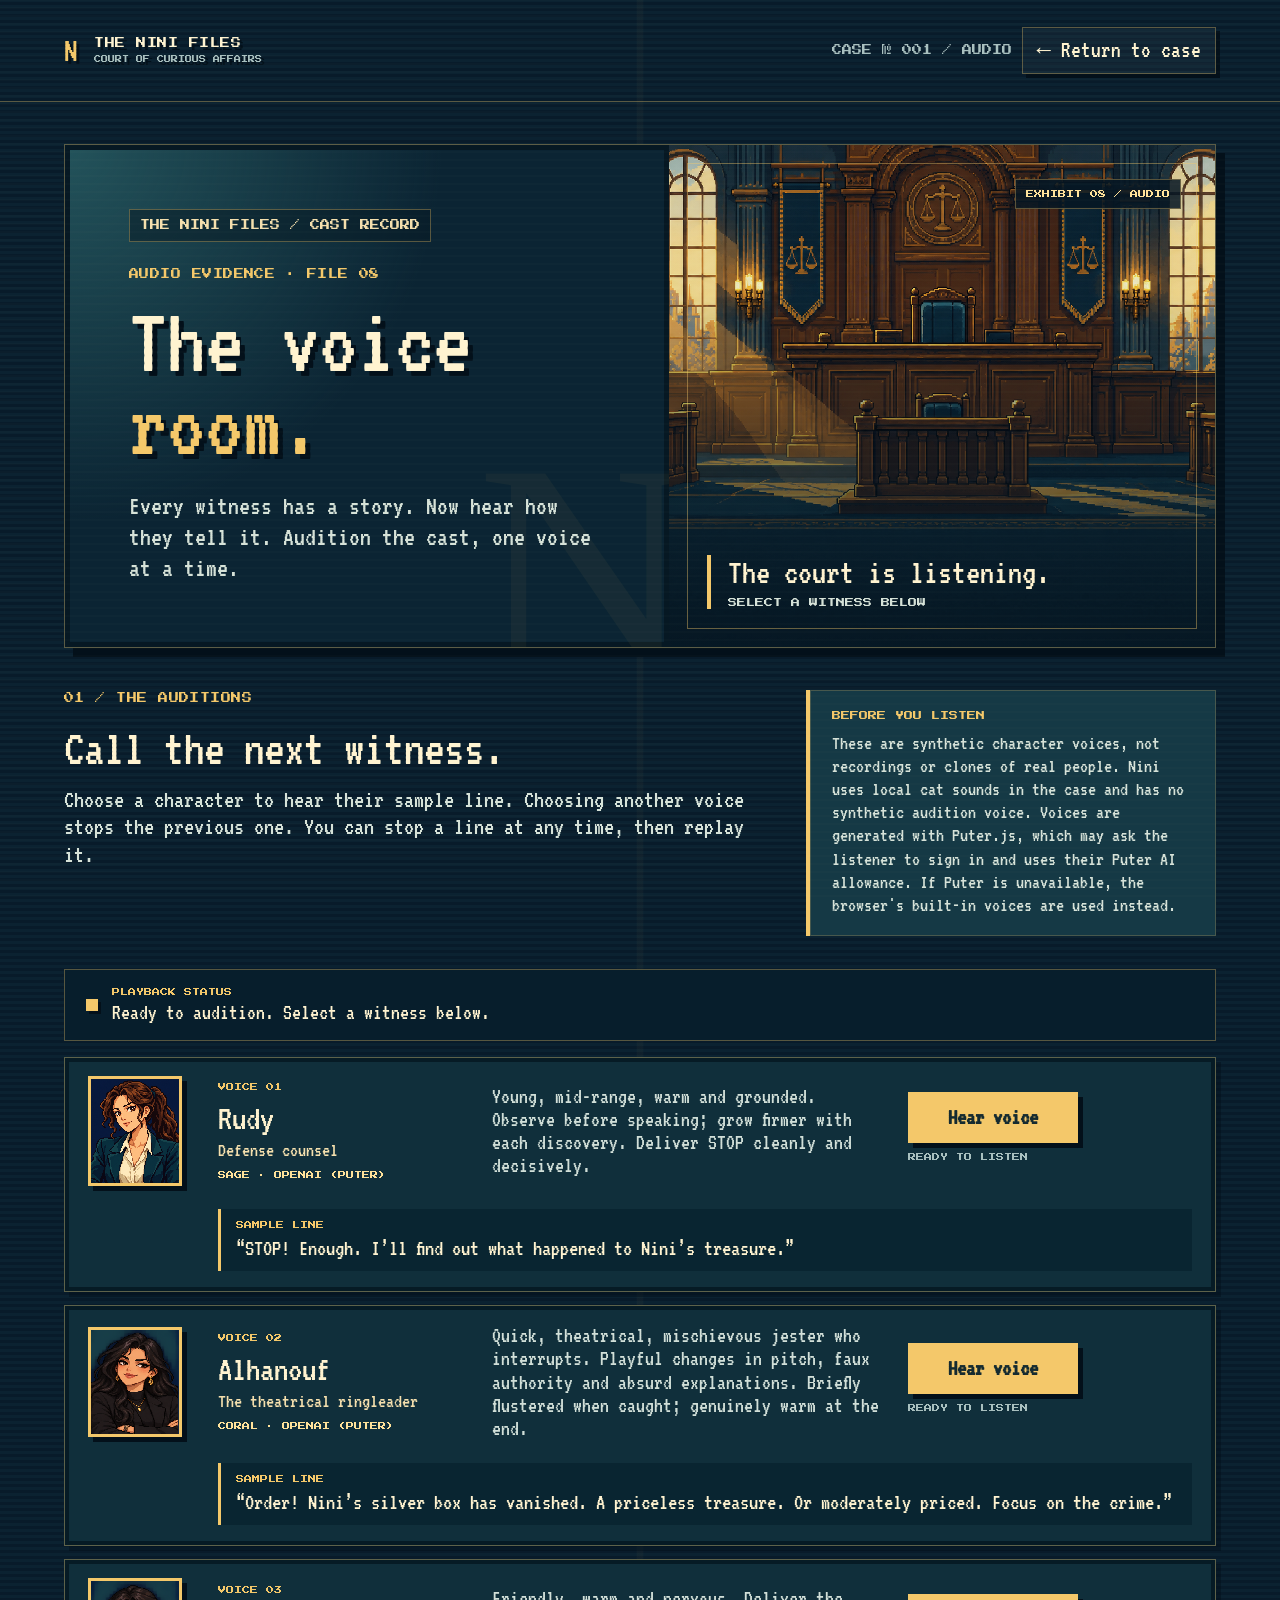
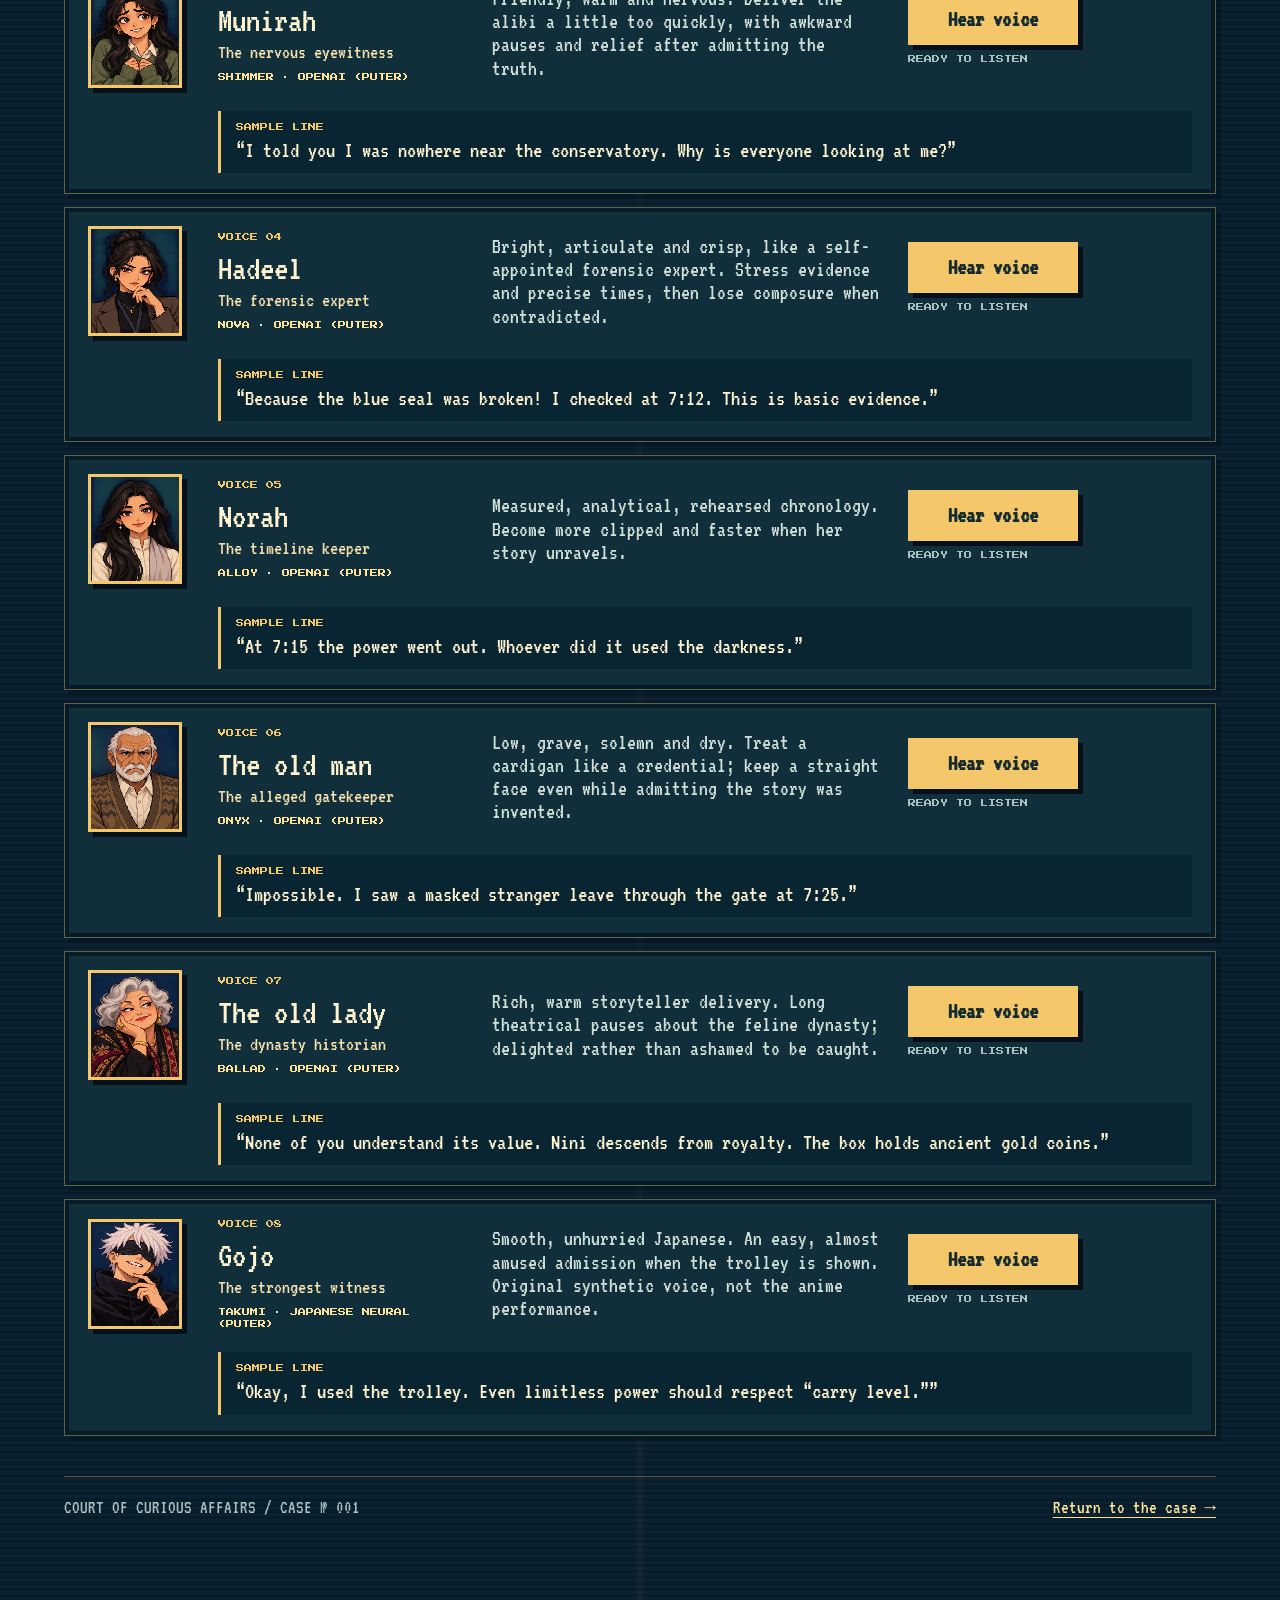
==== commit c2ae69bd: "Use Puter.js voices (per VOICE_DIRECTION) with browser-voice fallback" ====
--- a/docs/voices.html
+++ b/docs/voices.html
@@ -42,7 +42,7 @@
       </div>
       <aside class="voice-notice" aria-label="About these voices">
         <b>BEFORE YOU LISTEN</b>
-        <p>These are synthetic character voices, not recordings or clones of real people. Nini uses local cat sounds in the case and has no synthetic audition voice. Voices come from your browser, so they are free and sound different on each device.</p>
+        <p>These are synthetic character voices, not recordings or clones of real people. Nini uses local cat sounds in the case and has no synthetic audition voice. Voices are generated with Puter.js, which may ask the listener to sign in and uses their Puter AI allowance. If Puter is unavailable, the browser's built-in voices are used instead.</p>
       </aside>
     </section>
 
@@ -67,7 +67,7 @@
     </footer>
   </main>
 
-  <script src="voice-cast.js"></script>
+  <script src="https://js.puter.com/v2/"></script><script src="voice-cast.js"></script>
   <script src="voices-page.js"></script>
 </body>
 </html>
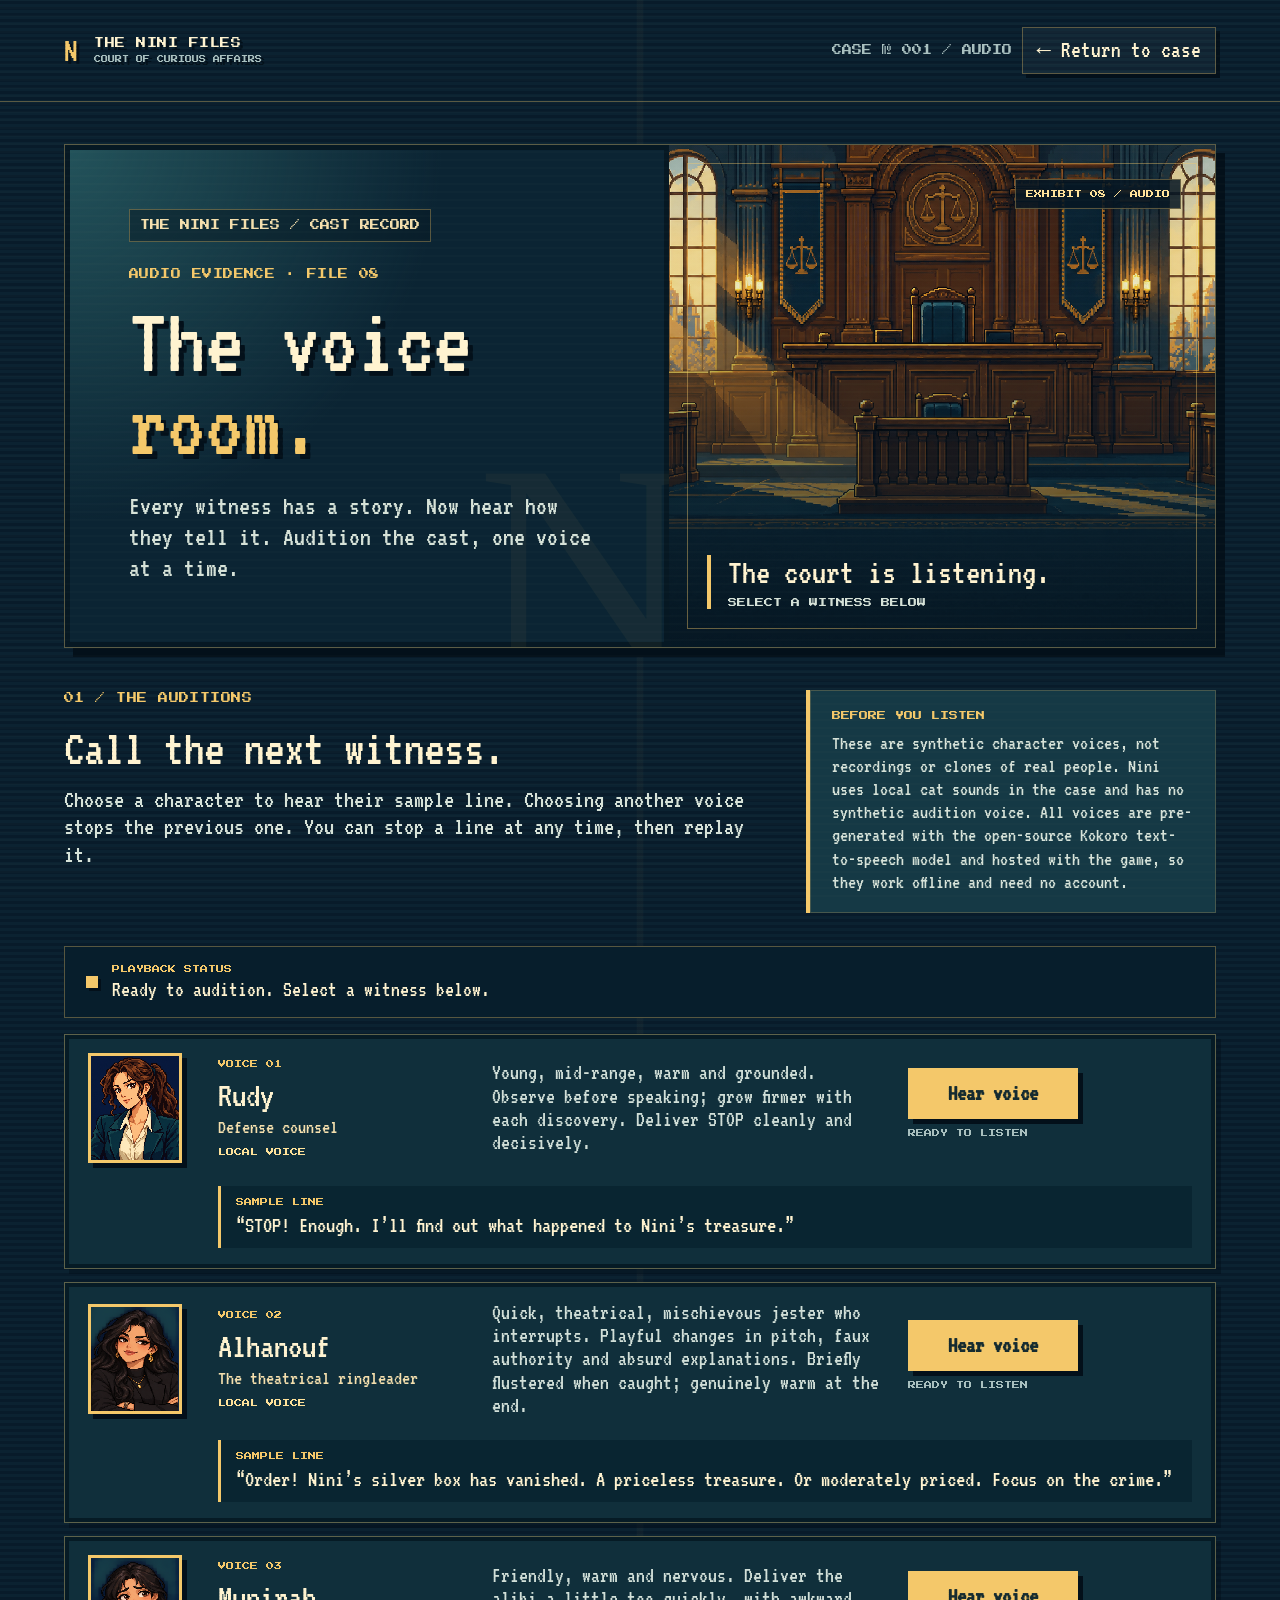
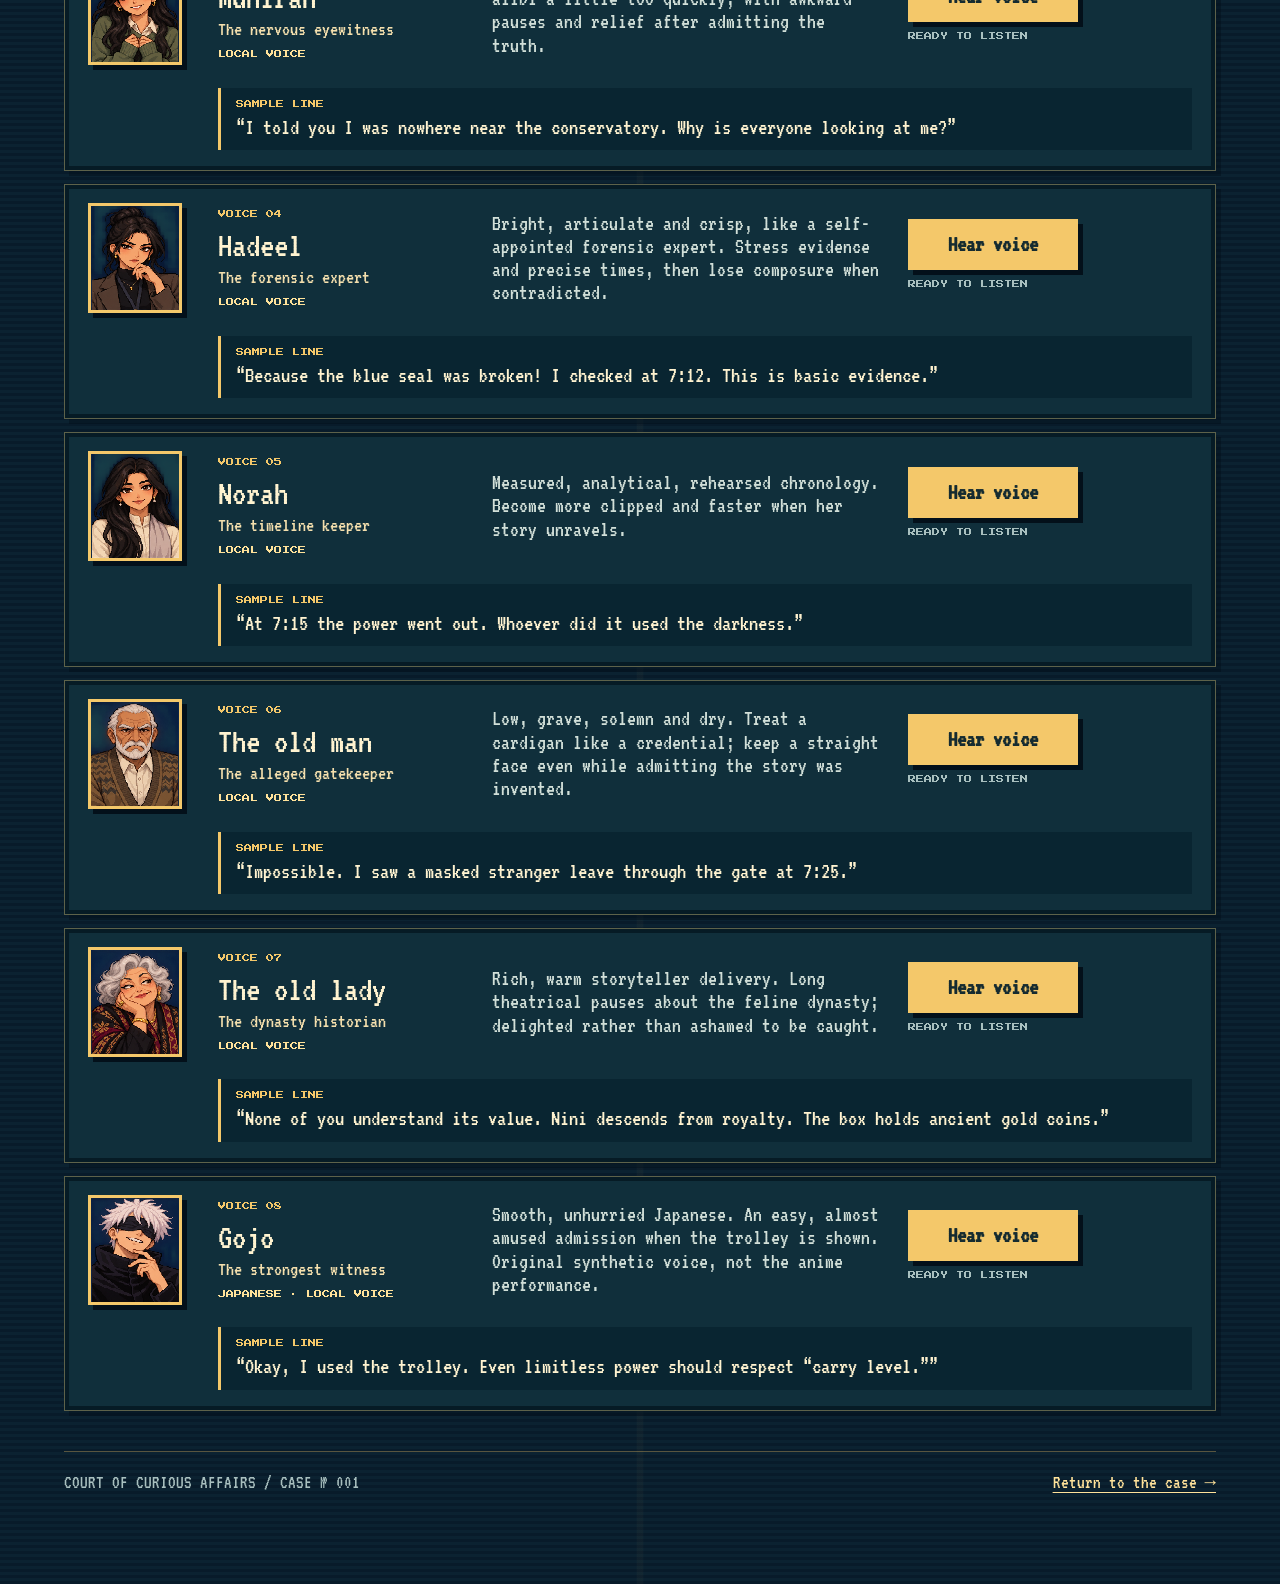
==== commit 64de23eb: "Play local voice clips; remove Puter" ====
--- a/docs/voices.html
+++ b/docs/voices.html
@@ -42,7 +42,7 @@
       </div>
       <aside class="voice-notice" aria-label="About these voices">
         <b>BEFORE YOU LISTEN</b>
-        <p>These are synthetic character voices, not recordings or clones of real people. Nini uses local cat sounds in the case and has no synthetic audition voice. Voices are generated with Puter.js, which may ask the listener to sign in and uses their Puter AI allowance. If Puter is unavailable, the browser's built-in voices are used instead.</p>
+        <p>These are synthetic character voices, not recordings or clones of real people. Nini uses local cat sounds in the case and has no synthetic audition voice. All voices are pre-generated with the open-source Kokoro text-to-speech model and hosted with the game, so they work offline and need no account.</p>
       </aside>
     </section>
 
@@ -67,7 +67,7 @@
     </footer>
   </main>
 
-  <script src="https://js.puter.com/v2/"></script><script src="voice-cast.js"></script>
+  <script src="voice-manifest.js"></script><script src="voice-cast.js"></script>
   <script src="voices-page.js"></script>
 </body>
 </html>
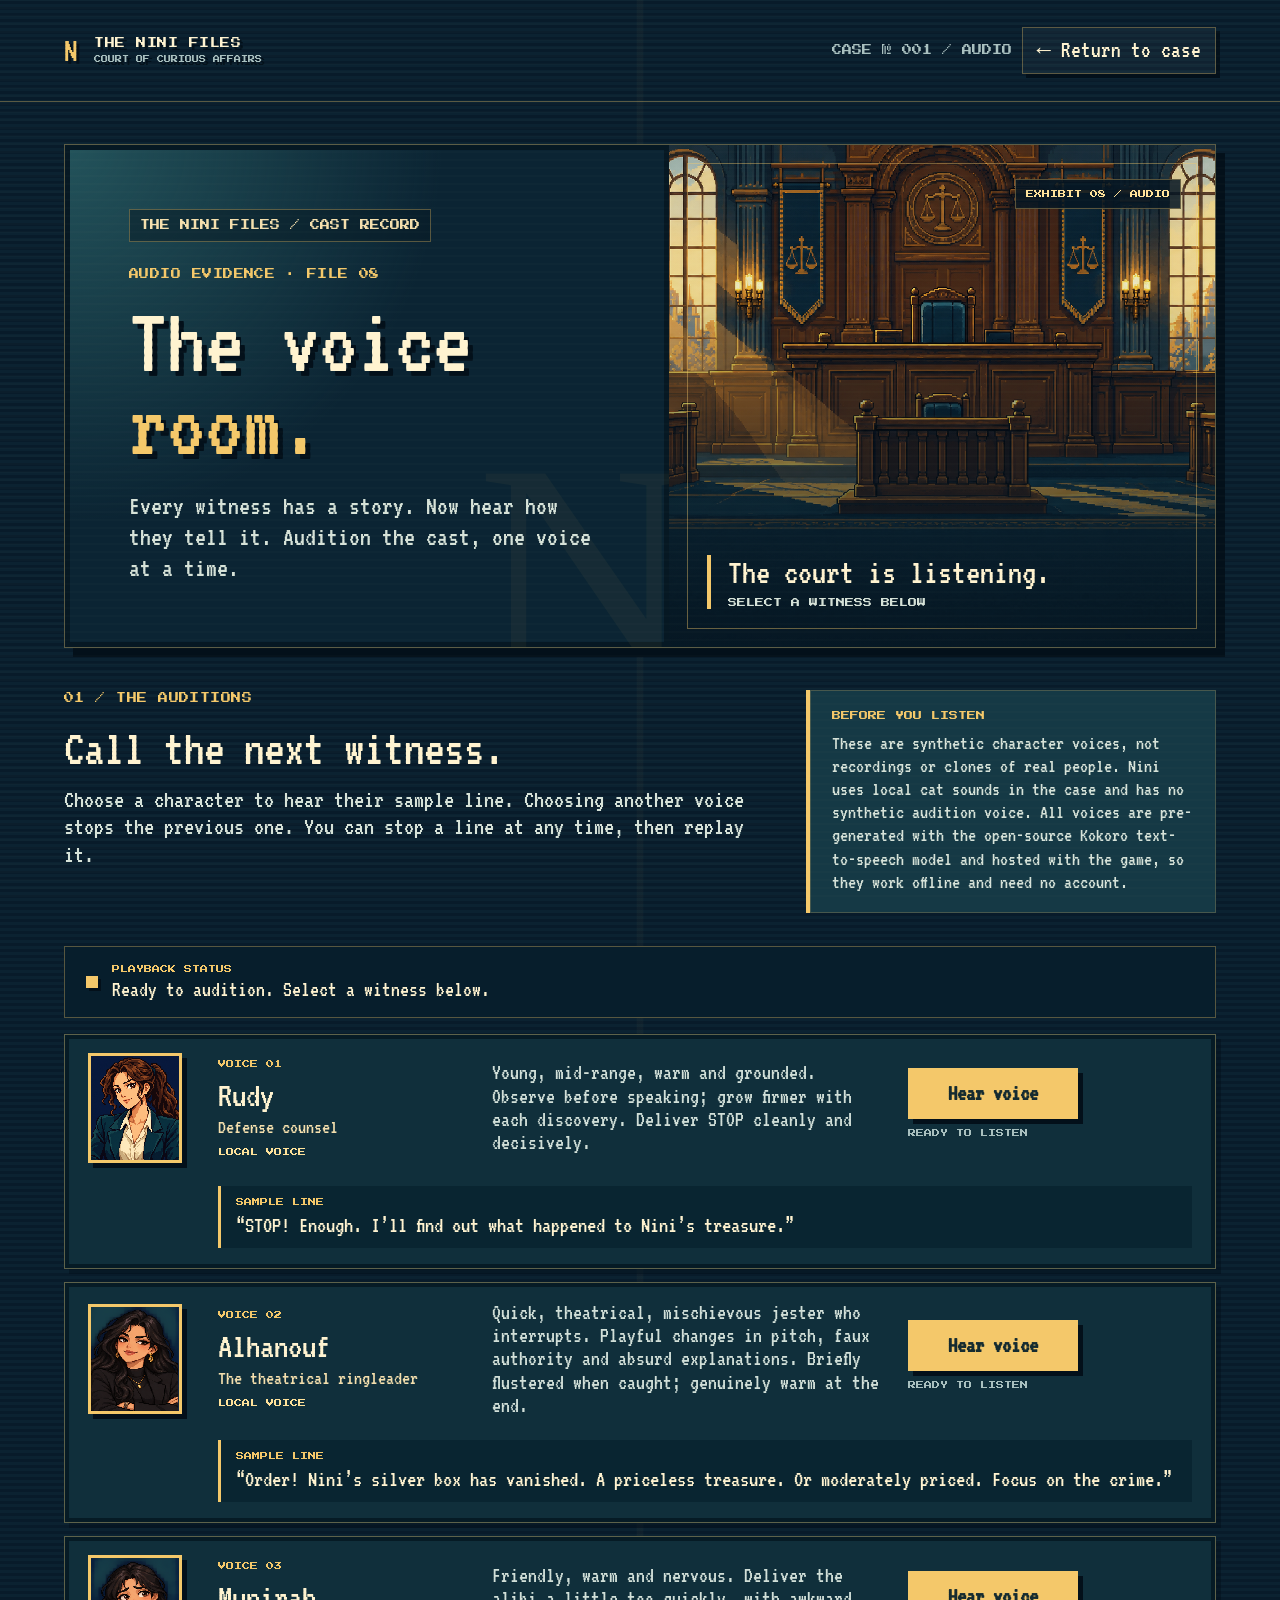
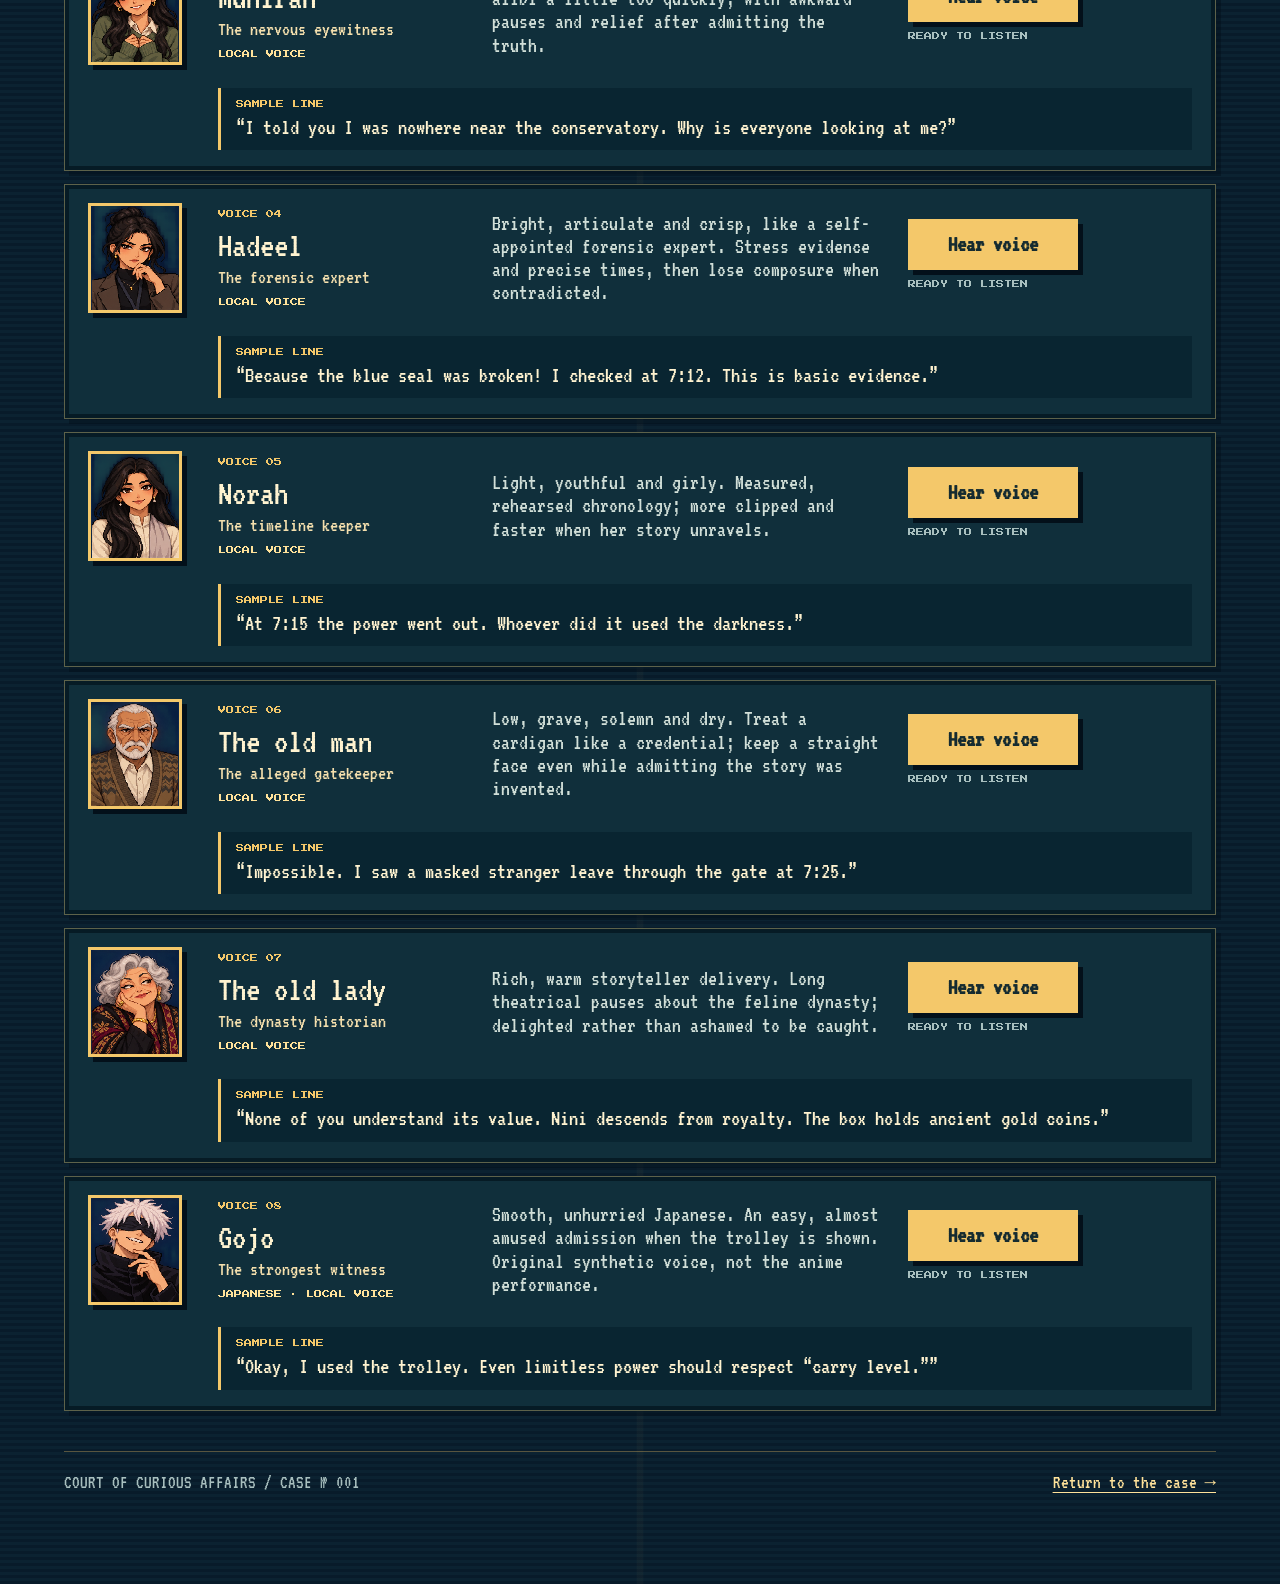
==== commit 8ba69dd5: "Version file links so browsers always load the latest game" ====
--- a/docs/voices.html
+++ b/docs/voices.html
@@ -7,8 +7,8 @@
   <meta name="description" content="Audition the synthetic character voices of The Nini Files, one witness at a time.">
   <title>Voice Room | The Nini Files</title>
   <link rel="icon" type="image/svg+xml" href="favicon.svg">
-  <link rel="stylesheet" href="style.css">
-  <link rel="stylesheet" href="voices.css">
+  <link rel="stylesheet" href="style.css?v=12">
+  <link rel="stylesheet" href="voices.css?v=12">
 </head>
 <body>
   <header>
@@ -67,7 +67,7 @@
     </footer>
   </main>
 
-  <script src="voice-manifest.js"></script><script src="voice-cast.js"></script>
-  <script src="voices-page.js"></script>
+  <script src="voice-manifest.js?v=12"></script><script src="voice-cast.js?v=12"></script>
+  <script src="voices-page.js?v=12"></script>
 </body>
 </html>
--- a/docs/style.css
+++ b/docs/style.css
@@ -1292,3 +1292,7 @@
   .statementHeader > * { min-width: 0; }
   .stepper { flex-wrap: wrap; }
 }
+
+/* Ending celebration */
+.confettiCanvas { position: fixed; inset: 0; width: 100%; height: 100%; pointer-events: none; z-index: 60; image-rendering: pixelated; }
+.endingActions { display: flex; flex-wrap: wrap; justify-content: center; gap: 12px; }
